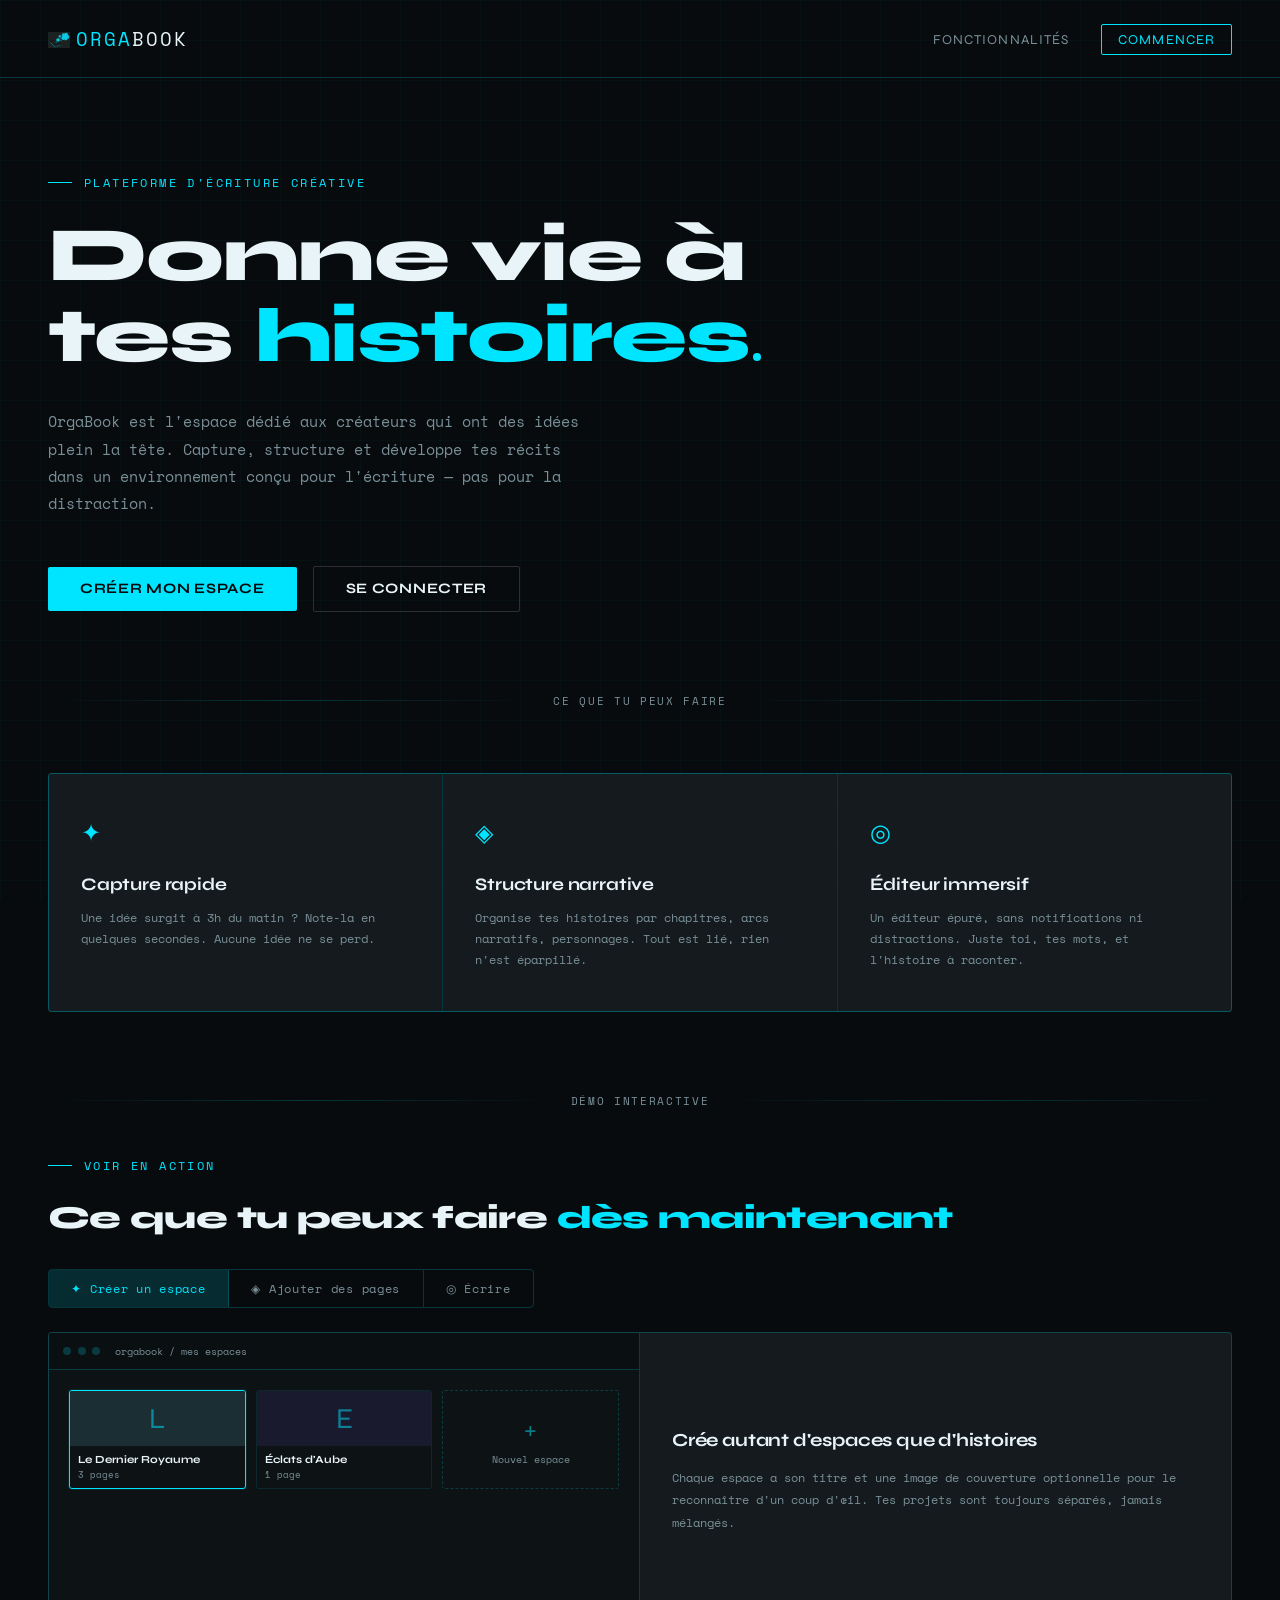
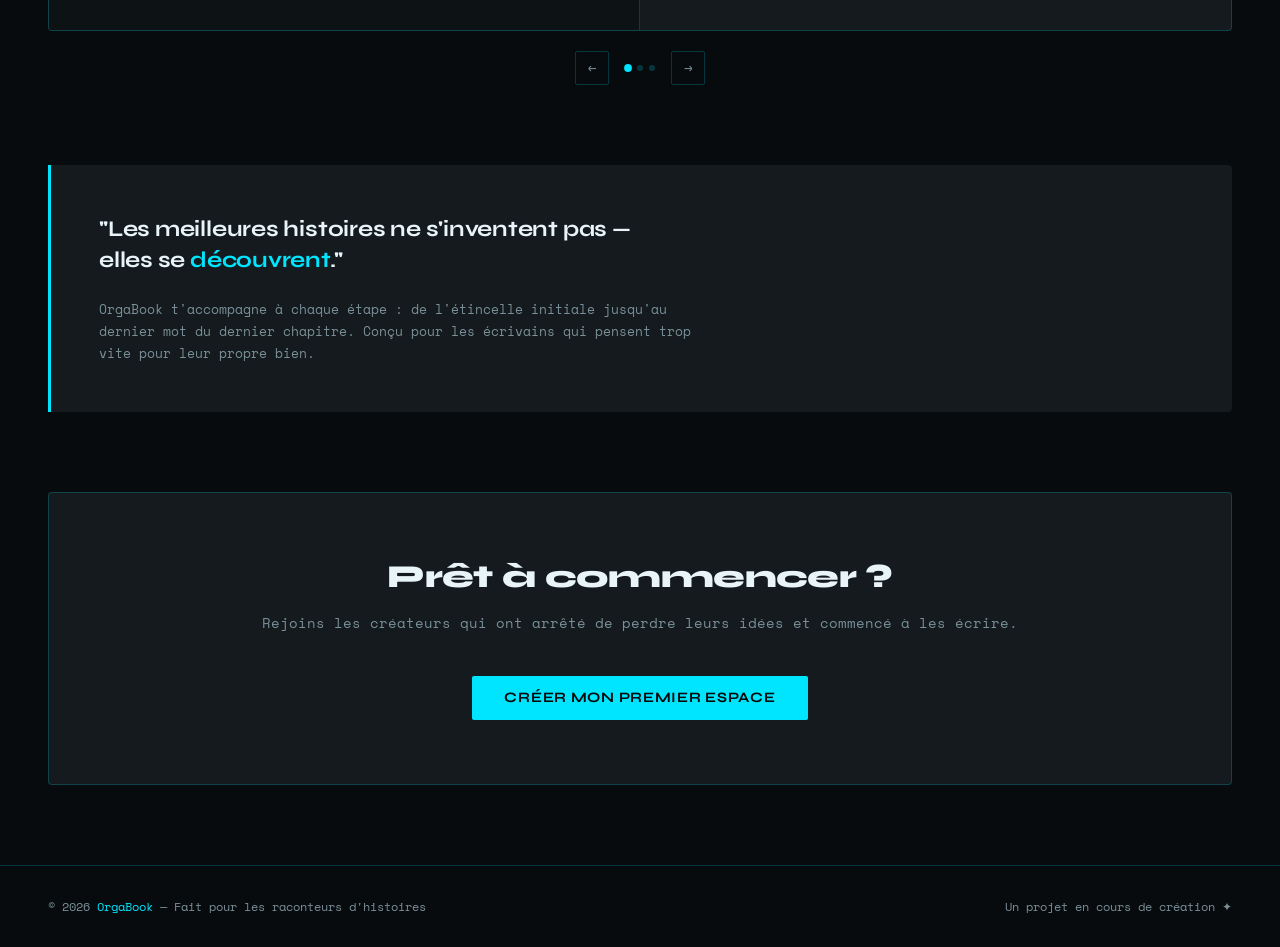
==== index.html @ 6985607a "index" ====
<!DOCTYPE html>
<html lang="fr">
<head>
  <meta charset="UTF-8">
  <meta name="viewport" content="width=device-width, initial-scale=1.0">
  <title>OrgaBook</title>
  <link href="https://fonts.googleapis.com/css2?family=Space+Mono:ital,wght@0,400;0,700;1,400&family=Syne:wght@400;700;800&display=swap" rel="stylesheet">
  <link rel="stylesheet" href="../css/style.css">
  <link rel="icon" type="image/svg+xml" href="../assets/orgabook.png">
</head>
<body>

<nav>
  <div class="logo"><img src="../assets/orgabook2.png" alt="" class="logo-img">Orga<span>Book</span></div>
  <span id="nav-greeting" class="nav-greeting"></span>
  <ul>
    <li><a href="manual.html">Fonctionnalités</a></li>
    <li><a href="login.html" class="nav-cta">Commencer</a></li>
  </ul>
</nav>

<section class="hero">
  <div class="hero-label">Plateforme d'écriture créative</div>
  <h1>Donne vie à<br>tes <em>histoires</em><span class="accent-dot"></span></h1>
  <p class="hero-desc">
    OrgaBook est l'espace dédié aux créateurs qui ont des idées plein la tête.
    Capture, structure et développe tes récits dans un environnement conçu pour l'écriture — pas pour la distraction.
  </p>
  <div class="hero-actions">
    <a href="login.html"><button class="btn-primary">Créer mon espace</button></a>
    <a href="login.html" id="btn-connect"><button class="btn-secondary">Se connecter</button></a>
  </div>
</section>

<div class="divider">
  <span class="divider-text">Ce que tu peux faire</span>
</div>

<div class="features">
  <div class="feature">
    <span class="feature-icon">✦</span>
    <h3>Capture rapide</h3>
    <p>Une idée surgit à 3h du matin ? Note-la en quelques secondes. Aucune idée ne se perd.</p>
  </div>
  <div class="feature">
    <span class="feature-icon">◈</span>
    <h3>Structure narrative</h3>
    <p>Organise tes histoires par chapitres, arcs narratifs, personnages. Tout est lié, rien n'est éparpillé.</p>
  </div>
  <div class="feature">
    <span class="feature-icon">◎</span>
    <h3>Éditeur immersif</h3>
    <p>Un éditeur épuré, sans notifications ni distractions. Juste toi, tes mots, et l'histoire à raconter.</p>
  </div>
</div>

<!-- ===== SECTION DÉMO ===== -->
<div class="divider" style="margin-top:0; margin-bottom:3rem;">
  <span class="divider-text">Démo interactive</span>
</div>

<div class="demo-section">
  <div class="demo-header">
    <div class="hero-label">Voir en action</div>
    <h2 class="demo-title">Ce que tu peux faire <em>dès maintenant</em></h2>
  </div>

  <div class="demo-tabs">
    <button class="demo-tab active" data-slide="0">✦ Créer un espace</button>
    <button class="demo-tab" data-slide="1">◈ Ajouter des pages</button>
    <button class="demo-tab" data-slide="2">◎ Écrire</button>
  </div>

  <div class="demo-slider">

    <div class="demo-slide active" data-index="0">
      <div class="demo-screen">
        <div class="screen-bar">
          <span class="screen-dot"></span><span class="screen-dot"></span><span class="screen-dot"></span>
          <span class="screen-url">orgabook / mes espaces</span>
        </div>
        <div class="screen-body">
          <div class="mock-spaces-grid">
            <div class="mock-card highlight-card">
              <div class="mock-cover" style="background:#1a2e33;">
                <span style="font-size:1.8rem;opacity:0.5;color:var(--cyan);">L</span>
              </div>
              <div class="mock-card-body">
                <div class="mock-title">Le Dernier Royaume</div>
                <div class="mock-meta">3 pages</div>
              </div>
            </div>
            <div class="mock-card">
              <div class="mock-cover" style="background:#1a1a2e;">
                <span style="font-size:1.8rem;opacity:0.5;color:var(--cyan);">E</span>
              </div>
              <div class="mock-card-body">
                <div class="mock-title">Éclats d'Aube</div>
                <div class="mock-meta">1 page</div>
              </div>
            </div>
            <div class="mock-new-card">
              <span style="font-size:1.5rem;color:var(--cyan);opacity:0.5;">+</span>
              <span>Nouvel espace</span>
            </div>
          </div>
        </div>
      </div>
      <div class="demo-desc">
        <h3>Crée autant d'espaces que d'histoires</h3>
        <p>Chaque espace a son titre et une image de couverture optionnelle pour le reconnaître d'un coup d'œil. Tes projets sont toujours séparés, jamais mélangés.</p>
      </div>
    </div>

    <div class="demo-slide" data-index="1">
      <div class="demo-screen">
        <div class="screen-bar">
          <span class="screen-dot"></span><span class="screen-dot"></span><span class="screen-dot"></span>
          <span class="screen-url">orgabook / Le Dernier Royaume</span>
        </div>
        <div class="screen-body screen-editor">
          <div class="mock-sidebar">
            <div class="mock-back">← Espaces</div>
            <div class="mock-space-title">Le Dernier Royaume</div>
            <div class="mock-section-label">Pages</div>
            <div class="mock-page-item active">◈ Introduction</div>
            <div class="mock-page-item">◦ Chapitre I</div>
            <div class="mock-page-item">◦ Fiche — Aëlyn</div>
            <div class="mock-add-page highlight-pulse">+ Ajouter une page</div>
          </div>
          <div class="mock-editor-area">
            <div class="mock-page-title-bar">Introduction</div>
            <div class="mock-page-lines">
              <div class="mock-line" style="width:85%"></div>
              <div class="mock-line" style="width:60%"></div>
              <div class="mock-line" style="width:72%"></div>
            </div>
          </div>
        </div>
      </div>
      <div class="demo-desc">
        <h3>Structure ton histoire en pages</h3>
        <p>Introduction, chapitres, fiches personnages, notes de worldbuilding... Ajoute autant de pages que nécessaire dans chaque espace. La sidebar te permet de naviguer instantanément.</p>
      </div>
    </div>

    <div class="demo-slide" data-index="2">
      <div class="demo-screen">
        <div class="screen-bar">
          <span class="screen-dot"></span><span class="screen-dot"></span><span class="screen-dot"></span>
          <span class="screen-url">orgabook / Le Dernier Royaume / Introduction</span>
        </div>
        <div class="screen-body screen-editor">
          <div class="mock-sidebar">
            <div class="mock-back">← Espaces</div>
            <div class="mock-space-title">Le Dernier Royaume</div>
            <div class="mock-section-label">Pages</div>
            <div class="mock-page-item active">◈ Introduction</div>
            <div class="mock-page-item">◦ Chapitre I</div>
            <div class="mock-page-item">◦ Fiche — Aëlyn</div>
          </div>
          <div class="mock-editor-area writing">
            <div class="mock-page-title-bar">Introduction</div>
            <div class="mock-page-lines">
              <div class="mock-line" style="width:90%"></div>
              <div class="mock-line" style="width:78%"></div>
              <div class="mock-line" style="width:83%"></div>
              <div class="mock-line" style="width:55%"></div>
              <div class="mock-line" style="width:88%"></div>
              <div class="mock-line" style="width:40%"></div>
              <div class="mock-line cursor-line" style="width:30%"></div>
            </div>
            <div class="mock-status">Sauvegardé ✦</div>
          </div>
        </div>
      </div>
      <div class="demo-desc">
        <h3>Écris sans distraction</h3>
        <p>L'éditeur est épuré et centré sur les mots. Chaque modification est sauvegardée automatiquement — pas besoin de penser à sauvegarder. Concentre-toi uniquement sur ton histoire.</p>
      </div>
    </div>

  </div>

  <div class="demo-controls">
    <button class="demo-arrow" id="demo-prev">←</button>
    <div class="demo-dots">
      <span class="demo-dot active"></span>
      <span class="demo-dot"></span>
      <span class="demo-dot"></span>
    </div>
    <button class="demo-arrow" id="demo-next">→</button>
  </div>
</div>

<div class="quote-block">
  <blockquote>
    "Les meilleures histoires ne s'inventent pas —<br>elles se <em>découvrent</em>."
  </blockquote>
  <p class="quote-desc">
    OrgaBook t'accompagne à chaque étape : de l'étincelle initiale jusqu'au dernier mot du dernier chapitre.
    Conçu pour les écrivains qui pensent trop vite pour leur propre bien.
  </p>
</div>

<div class="cta-section">
  <h2>Prêt à commencer ?</h2>
  <p>Rejoins les créateurs qui ont arrêté de perdre leurs idées et commencé à les écrire.</p>
  <a href="login.html"><button class="btn-primary">Créer mon premier espace</button></a>
</div>

<footer>
  <p>© 2026 <span>OrgaBook</span> — Fait pour les raconteurs d'histoires</p>
  <p>Un projet en cours de création ✦</p>
</footer>

<button class="btn-logout" id="btn-logout">Se déconnecter</button>

<script src="../js/auth.js"></script>
<script src="../js/index.js" defer></script>
</body>
</html>
---- css/style.css ----
*, *::before, *::after { box-sizing: border-box; margin: 0; padding: 0; }

:root {
  --cyan: #00e5ff;
  --cyan-dim: #00b8cc;
  --cyan-glow: rgba(0, 229, 255, 0.15);
  --black: #080b0d;
  --dark: #0d1214;
  --dark2: #111618;
  --card-bg: #141a1d;
  --border: rgba(0, 229, 255, 0.2);
  --text-muted: #7a9099;
  --white: #e8f4f7;
}

body {
  background: var(--black);
  color: var(--white);
  font-family: 'Syne', sans-serif;
  min-height: 100vh;
  overflow-x: hidden;
}

/* GRID OVERLAY */
body::before {
  content: '';
  position: fixed;
  inset: 0;
  background-image:
    linear-gradient(rgba(0,229,255,0.03) 1px, transparent 1px),
    linear-gradient(90deg, rgba(0,229,255,0.03) 1px, transparent 1px);
  background-size: 40px 40px;
  pointer-events: none;
  z-index: 0;
}

/* NAV */
nav {
  position: relative;
  z-index: 10;
  display: flex;
  justify-content: space-between;
  align-items: center;
  padding: 1.5rem 3rem;
  border-bottom: 1px solid var(--border);
}

.logo {
  font-family: 'Space Mono', monospace;
  font-size: 1.2rem;
  color: var(--cyan);
  letter-spacing: 0.1em;
  text-transform: uppercase;
}

.logo span { color: var(--white); }

nav ul {
  display: flex;
  gap: 2rem;
  list-style: none;
}

nav ul a {
  color: var(--text-muted);
  text-decoration: none;
  font-size: 0.85rem;
  letter-spacing: 0.08em;
  text-transform: uppercase;
  transition: color 0.2s;
}

nav ul a:hover { color: var(--cyan); }

.nav-cta {
  background: transparent;
  border: 1px solid var(--cyan);
  color: var(--cyan) !important;
  padding: 0.4rem 1rem;
  border-radius: 2px;
  transition: background 0.2s !important;
  cursor: pointer;
}

.nav-cta:hover { background: var(--cyan-glow) !important; }

/* HERO */
.hero {
  position: relative;
  z-index: 1;
  padding: 6rem 3rem 5rem;
  max-width: 900px;
}

.hero-label {
  font-family: 'Space Mono', monospace;
  font-size: 0.75rem;
  color: var(--cyan);
  letter-spacing: 0.2em;
  text-transform: uppercase;
  margin-bottom: 1.5rem;
  display: flex;
  align-items: center;
  gap: 0.75rem;
}

.hero-label::before {
  content: '';
  display: inline-block;
  width: 24px;
  height: 1px;
  background: var(--cyan);
}

h1 {
  font-size: clamp(2.5rem, 6vw, 5rem);
  font-weight: 800;
  line-height: 1.05;
  margin-bottom: 2rem;
  letter-spacing: -0.02em;
}

h1 em {
  font-style: normal;
  color: var(--cyan);
  position: relative;
}

.hero-desc {
  font-family: 'Space Mono', monospace;
  font-size: 0.95rem;
  color: var(--text-muted);
  line-height: 1.8;
  max-width: 540px;
  margin-bottom: 3rem;
}

.hero-actions {
  display: flex;
  gap: 1rem;
  align-items: center;
}

.btn-primary {
  background: var(--cyan);
  color: var(--black);
  border: none;
  padding: 0.85rem 2rem;
  font-family: 'Syne', sans-serif;
  font-size: 0.9rem;
  font-weight: 700;
  letter-spacing: 0.05em;
  text-transform: uppercase;
  border-radius: 2px;
  cursor: pointer;
  transition: opacity 0.2s, transform 0.1s;
}

.btn-primary:hover { opacity: 0.9; transform: translateY(-1px); }

.btn-secondary {
  background: transparent;
  color: var(--white);
  border: 1px solid rgba(255,255,255,0.15);
  padding: 0.85rem 2rem;
  font-family: 'Syne', sans-serif;
  font-size: 0.9rem;
  font-weight: 700;
  letter-spacing: 0.05em;
  text-transform: uppercase;
  border-radius: 2px;
  cursor: pointer;
  transition: border-color 0.2s, color 0.2s;
}

.btn-secondary:hover { border-color: var(--cyan); color: var(--cyan); }

/* DIVIDER */
.divider {
  position: relative;
  z-index: 1;
  display: flex;
  align-items: center;
  gap: 1rem;
  padding: 0 3rem;
  margin-bottom: 4rem;
}

.divider::before, .divider::after {
  content: '';
  flex: 1;
  height: 1px;
  background: linear-gradient(90deg, transparent, var(--border), transparent);
}

.divider-text {
  font-family: 'Space Mono', monospace;
  font-size: 0.7rem;
  color: var(--text-muted);
  letter-spacing: 0.15em;
  text-transform: uppercase;
}

/* FEATURES */
.features {
  position: relative;
  z-index: 1;
  display: grid;
  grid-template-columns: repeat(3, 1fr);
  gap: 1px;
  background: var(--border);
  border: 1px solid var(--border);
  margin: 0 3rem 5rem;
  border-radius: 4px;
  overflow: hidden;
}

.feature {
  background: var(--card-bg);
  padding: 2.5rem 2rem;
  transition: background 0.2s;
}

.feature:hover { background: var(--dark2); }

.feature-icon {
  font-family: 'Space Mono', monospace;
  font-size: 1.5rem;
  color: var(--cyan);
  margin-bottom: 1.5rem;
  display: block;
}

.feature h3 {
  font-size: 1.1rem;
  font-weight: 700;
  margin-bottom: 0.75rem;
  letter-spacing: -0.01em;
}

.feature p {
  font-family: 'Space Mono', monospace;
  font-size: 0.78rem;
  color: var(--text-muted);
  line-height: 1.7;
}

/* ===== DEMO SECTION ===== */
.demo-section {
  position: relative;
  z-index: 1;
  margin: 0 3rem 5rem;
}

.demo-header {
  margin-bottom: 2rem;
}

.demo-title {
  font-size: clamp(1.4rem, 3vw, 2rem);
  font-weight: 800;
  letter-spacing: -0.02em;
  margin-top: 0.5rem;
}

.demo-title em {
  font-style: normal;
  color: var(--cyan);
}

/* TABS */
.demo-tabs {
  display: flex;
  gap: 0;
  border: 1px solid var(--border);
  border-radius: 4px;
  overflow: hidden;
  margin-bottom: 1.5rem;
  width: fit-content;
}

.demo-tab {
  background: transparent;
  border: none;
  border-right: 1px solid var(--border);
  color: var(--text-muted);
  font-family: 'Space Mono', monospace;
  font-size: 0.75rem;
  letter-spacing: 0.06em;
  padding: 0.65rem 1.4rem;
  cursor: pointer;
  transition: background 0.2s, color 0.2s;
}

.demo-tab:last-child { border-right: none; }
.demo-tab:hover { background: var(--card-bg); color: var(--white); }
.demo-tab.active { background: var(--cyan-glow); color: var(--cyan); }

/* SLIDER */
.demo-slider {
  position: relative;
  overflow: hidden;
  border: 1px solid var(--border);
  border-radius: 4px;
  background: var(--card-bg);
}

.demo-slide {
  display: none;
  grid-template-columns: 1fr 1fr;
  gap: 0;
  animation: fadeSlide 0.35s ease;
}

.demo-slide.active { display: grid; }

@keyframes fadeSlide {
  from { opacity: 0; transform: translateX(16px); }
  to { opacity: 1; transform: translateX(0); }
}

/* MOCK SCREEN */
.demo-screen {
  border-right: 1px solid var(--border);
  background: var(--dark);
  overflow: hidden;
}

.screen-bar {
  display: flex;
  align-items: center;
  gap: 0.4rem;
  padding: 0.6rem 0.9rem;
  background: #0a0f11;
  border-bottom: 1px solid var(--border);
}

.screen-dot {
  width: 8px;
  height: 8px;
  border-radius: 50%;
  background: var(--border);
  display: inline-block;
}

.screen-url {
  font-family: 'Space Mono', monospace;
  font-size: 0.65rem;
  color: var(--text-muted);
  margin-left: 0.5rem;
}

.screen-body {
  padding: 1.25rem;
  min-height: 260px;
}

/* MOCK SPACES GRID */
.mock-spaces-grid {
  display: grid;
  grid-template-columns: repeat(3, 1fr);
  gap: 0.6rem;
}

.mock-card {
  background: #0d1214;
  border: 1px solid rgba(0,229,255,0.1);
  border-radius: 3px;
  overflow: hidden;
  font-size: 0.7rem;
}

.highlight-card {
  border-color: var(--cyan);
  box-shadow: 0 0 0 1px rgba(0,229,255,0.1);
}

.mock-cover {
  height: 55px;
  display: flex;
  align-items: center;
  justify-content: center;
}

.mock-card-body { padding: 0.45rem 0.5rem; }

.mock-title {
  font-family: 'Syne', sans-serif;
  font-size: 0.68rem;
  font-weight: 700;
  color: var(--white);
  white-space: nowrap;
  overflow: hidden;
  text-overflow: ellipsis;
}

.mock-meta {
  font-family: 'Space Mono', monospace;
  font-size: 0.58rem;
  color: var(--text-muted);
  margin-top: 2px;
}

.mock-new-card {
  border: 1px dashed rgba(0,229,255,0.2);
  border-radius: 3px;
  display: flex;
  flex-direction: column;
  align-items: center;
  justify-content: center;
  gap: 4px;
  height: 100%;
  min-height: 90px;
  font-family: 'Space Mono', monospace;
  font-size: 0.6rem;
  color: var(--text-muted);
}

/* MOCK EDITOR */
.screen-editor { padding: 0; display: flex; }

.mock-sidebar {
  width: 110px;
  min-width: 110px;
  border-right: 1px solid rgba(0,229,255,0.1);
  padding: 0.75rem 0.6rem;
  background: #0a0f11;
  display: flex;
  flex-direction: column;
  gap: 3px;
}

.mock-back {
  font-family: 'Space Mono', monospace;
  font-size: 0.55rem;
  color: var(--text-muted);
  margin-bottom: 6px;
}

.mock-space-title {
  font-family: 'Syne', sans-serif;
  font-size: 0.65rem;
  font-weight: 700;
  color: var(--white);
  margin-bottom: 8px;
  white-space: nowrap;
  overflow: hidden;
  text-overflow: ellipsis;
}

.mock-section-label {
  font-family: 'Space Mono', monospace;
  font-size: 0.5rem;
  color: var(--text-muted);
  letter-spacing: 0.1em;
  text-transform: uppercase;
  margin-bottom: 4px;
}

.mock-page-item {
  font-family: 'Space Mono', monospace;
  font-size: 0.58rem;
  color: var(--text-muted);
  padding: 3px 5px;
  border-radius: 2px;
  white-space: nowrap;
  overflow: hidden;
  text-overflow: ellipsis;
}

.mock-page-item.active {
  background: var(--cyan-glow);
  color: var(--cyan);
  border-left: 2px solid var(--cyan);
  padding-left: 3px;
}

.mock-add-page {
  font-family: 'Space Mono', monospace;
  font-size: 0.55rem;
  color: var(--text-muted);
  border: 1px dashed rgba(0,229,255,0.15);
  border-radius: 2px;
  padding: 4px 5px;
  margin-top: 4px;
  text-align: center;
}

.highlight-pulse {
  animation: pulse 2s ease infinite;
  border-color: var(--cyan);
  color: var(--cyan);
}

@keyframes pulse {
  0%, 100% { opacity: 1; }
  50% { opacity: 0.4; }
}

.mock-editor-area {
  flex: 1;
  padding: 0.75rem 1rem;
  display: flex;
  flex-direction: column;
  gap: 8px;
}

.mock-page-title-bar {
  font-family: 'Syne', sans-serif;
  font-size: 0.85rem;
  font-weight: 700;
  color: var(--white);
  border-bottom: 1px solid rgba(255,255,255,0.06);
  padding-bottom: 6px;
}

.mock-page-lines {
  display: flex;
  flex-direction: column;
  gap: 6px;
  padding-top: 4px;
}

.mock-line {
  height: 7px;
  background: rgba(255,255,255,0.07);
  border-radius: 3px;
}

.writing .mock-line { background: rgba(255,255,255,0.1); }

.cursor-line {
  position: relative;
}

.cursor-line::after {
  content: '';
  position: absolute;
  right: -2px;
  top: 0;
  width: 2px;
  height: 100%;
  background: var(--cyan);
  animation: blink 1s steps(1) infinite;
}

.mock-status {
  font-family: 'Space Mono', monospace;
  font-size: 0.55rem;
  color: var(--text-muted);
  margin-top: auto;
}

/* DEMO DESC */
.demo-desc {
  padding: 2.5rem 2rem;
  display: flex;
  flex-direction: column;
  justify-content: center;
  gap: 1rem;
}

.demo-desc h3 {
  font-size: 1.15rem;
  font-weight: 700;
  letter-spacing: -0.01em;
}

.demo-desc p {
  font-family: 'Space Mono', monospace;
  font-size: 0.78rem;
  color: var(--text-muted);
  line-height: 1.8;
}

/* CONTROLS */
.demo-controls {
  display: flex;
  align-items: center;
  justify-content: center;
  gap: 1rem;
  margin-top: 1.25rem;
}

.demo-arrow {
  background: transparent;
  border: 1px solid var(--border);
  color: var(--text-muted);
  font-family: 'Space Mono', monospace;
  font-size: 0.85rem;
  width: 34px;
  height: 34px;
  border-radius: 2px;
  cursor: pointer;
  transition: border-color 0.2s, color 0.2s;
}

.demo-arrow:hover { border-color: var(--cyan); color: var(--cyan); }

.demo-dots { display: flex; gap: 6px; align-items: center; }

.demo-dot {
  width: 6px;
  height: 6px;
  border-radius: 50%;
  background: var(--border);
  transition: background 0.2s, transform 0.2s;
}

.demo-dot.active { background: var(--cyan); transform: scale(1.3); }

/* QUOTE BLOCK */
.quote-block {
  position: relative;
  z-index: 1;
  margin: 0 3rem 5rem;
  padding: 3rem;
  border-left: 3px solid var(--cyan);
  background: var(--card-bg);
  border-radius: 0 4px 4px 0;
}

.quote-block blockquote {
  font-size: 1.4rem;
  font-weight: 700;
  line-height: 1.4;
  margin-bottom: 1.5rem;
  letter-spacing: -0.01em;
}

.quote-block blockquote em {
  font-style: normal;
  color: var(--cyan);
}

.quote-desc {
  font-family: 'Space Mono', monospace;
  font-size: 0.8rem;
  color: var(--text-muted);
  line-height: 1.7;
  max-width: 600px;
}

/* CTA SECTION */
.cta-section {
  position: relative;
  z-index: 1;
  margin: 0 3rem 5rem;
  padding: 4rem;
  background: var(--card-bg);
  border: 1px solid var(--border);
  border-radius: 4px;
  text-align: center;
}

.cta-section h2 {
  font-size: 2rem;
  font-weight: 800;
  margin-bottom: 1rem;
  letter-spacing: -0.02em;
}

.cta-section p {
  font-family: 'Space Mono', monospace;
  font-size: 0.85rem;
  color: var(--text-muted);
  margin-bottom: 2.5rem;
  line-height: 1.7;
}

/* FOOTER */
footer {
  position: relative;
  z-index: 1;
  border-top: 1px solid var(--border);
  padding: 2rem 3rem;
  display: flex;
  justify-content: space-between;
  align-items: center;
}

footer p {
  font-family: 'Space Mono', monospace;
  font-size: 0.75rem;
  color: var(--text-muted);
}

footer p span { color: var(--cyan); }

/* ANIMATIONS */
@keyframes fadeUp {
  from { opacity: 0; transform: translateY(20px); }
  to { opacity: 1; transform: translateY(0); }
}

.hero, .features, .quote-block, .cta-section {
  animation: fadeUp 0.6s ease both;
}

.features { animation-delay: 0.15s; }
.quote-block { animation-delay: 0.25s; }
.cta-section { animation-delay: 0.35s; }

/* CURSOR ACCENT */
.accent-dot {
  display: inline-block;
  width: 8px;
  height: 8px;
  background: var(--cyan);
  border-radius: 50%;
  margin-left: 4px;
  animation: blink 1.2s steps(1) infinite;
}

@keyframes blink {
  0%, 100% { opacity: 1; }
  50% { opacity: 0; }
}

/* ===== AUTH ===== */
.nav-greeting {
  font-family: 'Space Mono', monospace;
  font-size: 0.72rem;
  color: var(--cyan);
  letter-spacing: 0.06em;
  opacity: 0.85;
}

.btn-logout {
  display: block;
  margin: 0 auto 2rem;
  background: transparent;
  border: 1px solid rgba(255, 77, 109, 0.3);
  color: #ff4d6d;
  font-family: 'Space Mono', monospace;
  font-size: 0.7rem;
  letter-spacing: 0.08em;
  padding: 0.45rem 1.2rem;
  border-radius: 2px;
  cursor: pointer;
  transition: background 0.2s;
}

.btn-logout:hover { background: rgba(255, 77, 109, 0.08); }

.logo-img {
  width: 22px;
  height: 22px;
  object-fit: contain;
  margin-right: 0.4rem;
  vertical-align: middle;
  position: relative;
  top: -1px;
}
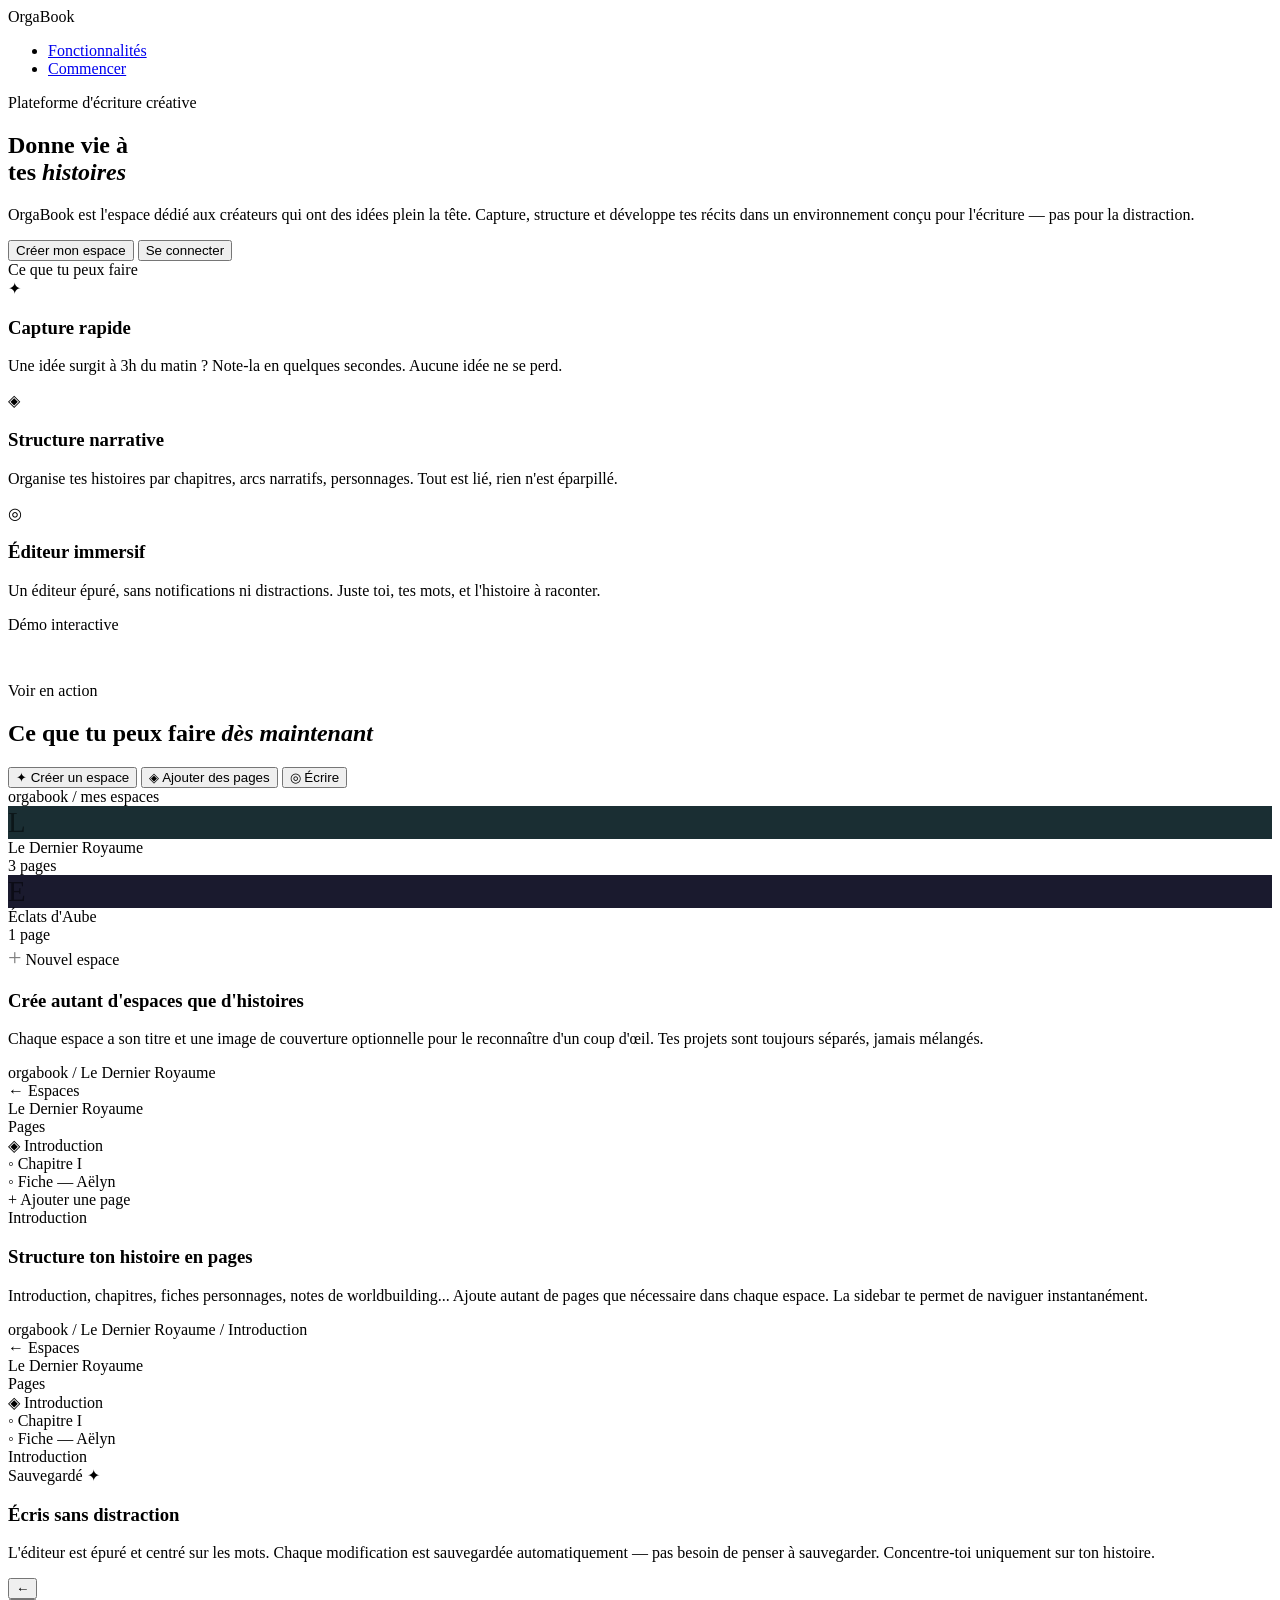
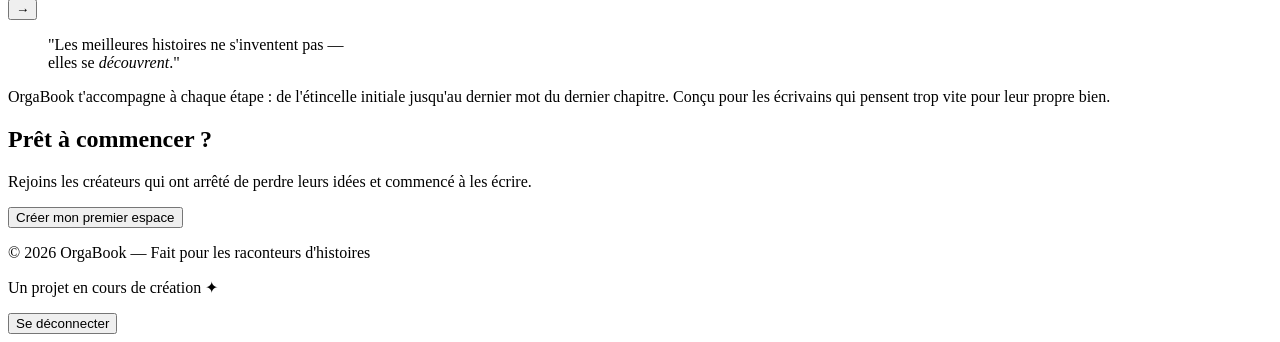
==== commit aea9f533: "redirection html" ====
--- a/index.html
+++ b/index.html
@@ -1,222 +1,222 @@
-<!DOCTYPE html>
-<html lang="fr">
-<head>
-  <meta charset="UTF-8">
-  <meta name="viewport" content="width=device-width, initial-scale=1.0">
-  <title>OrgaBook</title>
-  <link href="https://fonts.googleapis.com/css2?family=Space+Mono:ital,wght@0,400;0,700;1,400&family=Syne:wght@400;700;800&display=swap" rel="stylesheet">
-  <link rel="stylesheet" href="../css/style.css">
-  <link rel="icon" type="image/svg+xml" href="../assets/orgabook.png">
-</head>
-<body>
-
-<nav>
-  <div class="logo"><img src="../assets/orgabook2.png" alt="" class="logo-img">Orga<span>Book</span></div>
-  <span id="nav-greeting" class="nav-greeting"></span>
-  <ul>
-    <li><a href="manual.html">Fonctionnalités</a></li>
-    <li><a href="login.html" class="nav-cta">Commencer</a></li>
-  </ul>
-</nav>
-
-<section class="hero">
-  <div class="hero-label">Plateforme d'écriture créative</div>
-  <h1>Donne vie à<br>tes <em>histoires</em><span class="accent-dot"></span></h1>
-  <p class="hero-desc">
-    OrgaBook est l'espace dédié aux créateurs qui ont des idées plein la tête.
-    Capture, structure et développe tes récits dans un environnement conçu pour l'écriture — pas pour la distraction.
-  </p>
-  <div class="hero-actions">
-    <a href="login.html"><button class="btn-primary">Créer mon espace</button></a>
-    <a href="login.html" id="btn-connect"><button class="btn-secondary">Se connecter</button></a>
-  </div>
-</section>
-
-<div class="divider">
-  <span class="divider-text">Ce que tu peux faire</span>
-</div>
-
-<div class="features">
-  <div class="feature">
-    <span class="feature-icon">✦</span>
-    <h3>Capture rapide</h3>
-    <p>Une idée surgit à 3h du matin ? Note-la en quelques secondes. Aucune idée ne se perd.</p>
-  </div>
-  <div class="feature">
-    <span class="feature-icon">◈</span>
-    <h3>Structure narrative</h3>
-    <p>Organise tes histoires par chapitres, arcs narratifs, personnages. Tout est lié, rien n'est éparpillé.</p>
-  </div>
-  <div class="feature">
-    <span class="feature-icon">◎</span>
-    <h3>Éditeur immersif</h3>
-    <p>Un éditeur épuré, sans notifications ni distractions. Juste toi, tes mots, et l'histoire à raconter.</p>
-  </div>
-</div>
-
-<!-- ===== SECTION DÉMO ===== -->
-<div class="divider" style="margin-top:0; margin-bottom:3rem;">
-  <span class="divider-text">Démo interactive</span>
-</div>
-
-<div class="demo-section">
-  <div class="demo-header">
-    <div class="hero-label">Voir en action</div>
-    <h2 class="demo-title">Ce que tu peux faire <em>dès maintenant</em></h2>
-  </div>
-
-  <div class="demo-tabs">
-    <button class="demo-tab active" data-slide="0">✦ Créer un espace</button>
-    <button class="demo-tab" data-slide="1">◈ Ajouter des pages</button>
-    <button class="demo-tab" data-slide="2">◎ Écrire</button>
-  </div>
-
-  <div class="demo-slider">
-
-    <div class="demo-slide active" data-index="0">
-      <div class="demo-screen">
-        <div class="screen-bar">
-          <span class="screen-dot"></span><span class="screen-dot"></span><span class="screen-dot"></span>
-          <span class="screen-url">orgabook / mes espaces</span>
-        </div>
-        <div class="screen-body">
-          <div class="mock-spaces-grid">
-            <div class="mock-card highlight-card">
-              <div class="mock-cover" style="background:#1a2e33;">
-                <span style="font-size:1.8rem;opacity:0.5;color:var(--cyan);">L</span>
-              </div>
-              <div class="mock-card-body">
-                <div class="mock-title">Le Dernier Royaume</div>
-                <div class="mock-meta">3 pages</div>
-              </div>
-            </div>
-            <div class="mock-card">
-              <div class="mock-cover" style="background:#1a1a2e;">
-                <span style="font-size:1.8rem;opacity:0.5;color:var(--cyan);">E</span>
-              </div>
-              <div class="mock-card-body">
-                <div class="mock-title">Éclats d'Aube</div>
-                <div class="mock-meta">1 page</div>
-              </div>
-            </div>
-            <div class="mock-new-card">
-              <span style="font-size:1.5rem;color:var(--cyan);opacity:0.5;">+</span>
-              <span>Nouvel espace</span>
-            </div>
-          </div>
-        </div>
-      </div>
-      <div class="demo-desc">
-        <h3>Crée autant d'espaces que d'histoires</h3>
-        <p>Chaque espace a son titre et une image de couverture optionnelle pour le reconnaître d'un coup d'œil. Tes projets sont toujours séparés, jamais mélangés.</p>
-      </div>
-    </div>
-
-    <div class="demo-slide" data-index="1">
-      <div class="demo-screen">
-        <div class="screen-bar">
-          <span class="screen-dot"></span><span class="screen-dot"></span><span class="screen-dot"></span>
-          <span class="screen-url">orgabook / Le Dernier Royaume</span>
-        </div>
-        <div class="screen-body screen-editor">
-          <div class="mock-sidebar">
-            <div class="mock-back">← Espaces</div>
-            <div class="mock-space-title">Le Dernier Royaume</div>
-            <div class="mock-section-label">Pages</div>
-            <div class="mock-page-item active">◈ Introduction</div>
-            <div class="mock-page-item">◦ Chapitre I</div>
-            <div class="mock-page-item">◦ Fiche — Aëlyn</div>
-            <div class="mock-add-page highlight-pulse">+ Ajouter une page</div>
-          </div>
-          <div class="mock-editor-area">
-            <div class="mock-page-title-bar">Introduction</div>
-            <div class="mock-page-lines">
-              <div class="mock-line" style="width:85%"></div>
-              <div class="mock-line" style="width:60%"></div>
-              <div class="mock-line" style="width:72%"></div>
-            </div>
-          </div>
-        </div>
-      </div>
-      <div class="demo-desc">
-        <h3>Structure ton histoire en pages</h3>
-        <p>Introduction, chapitres, fiches personnages, notes de worldbuilding... Ajoute autant de pages que nécessaire dans chaque espace. La sidebar te permet de naviguer instantanément.</p>
-      </div>
-    </div>
-
-    <div class="demo-slide" data-index="2">
-      <div class="demo-screen">
-        <div class="screen-bar">
-          <span class="screen-dot"></span><span class="screen-dot"></span><span class="screen-dot"></span>
-          <span class="screen-url">orgabook / Le Dernier Royaume / Introduction</span>
-        </div>
-        <div class="screen-body screen-editor">
-          <div class="mock-sidebar">
-            <div class="mock-back">← Espaces</div>
-            <div class="mock-space-title">Le Dernier Royaume</div>
-            <div class="mock-section-label">Pages</div>
-            <div class="mock-page-item active">◈ Introduction</div>
-            <div class="mock-page-item">◦ Chapitre I</div>
-            <div class="mock-page-item">◦ Fiche — Aëlyn</div>
-          </div>
-          <div class="mock-editor-area writing">
-            <div class="mock-page-title-bar">Introduction</div>
-            <div class="mock-page-lines">
-              <div class="mock-line" style="width:90%"></div>
-              <div class="mock-line" style="width:78%"></div>
-              <div class="mock-line" style="width:83%"></div>
-              <div class="mock-line" style="width:55%"></div>
-              <div class="mock-line" style="width:88%"></div>
-              <div class="mock-line" style="width:40%"></div>
-              <div class="mock-line cursor-line" style="width:30%"></div>
-            </div>
-            <div class="mock-status">Sauvegardé ✦</div>
-          </div>
-        </div>
-      </div>
-      <div class="demo-desc">
-        <h3>Écris sans distraction</h3>
-        <p>L'éditeur est épuré et centré sur les mots. Chaque modification est sauvegardée automatiquement — pas besoin de penser à sauvegarder. Concentre-toi uniquement sur ton histoire.</p>
-      </div>
-    </div>
-
-  </div>
-
-  <div class="demo-controls">
-    <button class="demo-arrow" id="demo-prev">←</button>
-    <div class="demo-dots">
-      <span class="demo-dot active"></span>
-      <span class="demo-dot"></span>
-      <span class="demo-dot"></span>
-    </div>
-    <button class="demo-arrow" id="demo-next">→</button>
-  </div>
-</div>
-
-<div class="quote-block">
-  <blockquote>
-    "Les meilleures histoires ne s'inventent pas —<br>elles se <em>découvrent</em>."
-  </blockquote>
-  <p class="quote-desc">
-    OrgaBook t'accompagne à chaque étape : de l'étincelle initiale jusqu'au dernier mot du dernier chapitre.
-    Conçu pour les écrivains qui pensent trop vite pour leur propre bien.
-  </p>
-</div>
-
-<div class="cta-section">
-  <h2>Prêt à commencer ?</h2>
-  <p>Rejoins les créateurs qui ont arrêté de perdre leurs idées et commencé à les écrire.</p>
-  <a href="login.html"><button class="btn-primary">Créer mon premier espace</button></a>
-</div>
-
-<footer>
-  <p>© 2026 <span>OrgaBook</span> — Fait pour les raconteurs d'histoires</p>
-  <p>Un projet en cours de création ✦</p>
-</footer>
-
-<button class="btn-logout" id="btn-logout">Se déconnecter</button>
-
-<script src="../js/auth.js"></script>
-<script src="../js/index.js" defer></script>
-</body>
+<!DOCTYPE html>
+<html lang="fr">
+<head>
+  <meta charset="UTF-8">
+  <meta name="viewport" content="width=device-width, initial-scale=1.0">
+  <title>OrgaBook</title>
+  <link href="https://fonts.googleapis.com/css2?family=Space+Mono:ital,wght@0,400;0,700;1,400&family=Syne:wght@400;700;800&display=swap" rel="stylesheet">
+  <link rel="stylesheet" href="/Orgabooks/css/style.css">
+  <link rel="icon" type="image/svg+xml" href="/Orgabooks/assets/favicon.svg">
+</head>
+<body>
+
+<nav>
+  <div class="logo"><img src="/Orgabooks/assets/orgabook.png" alt="" class="logo-img">Orga<span>Book</span></div>
+  <span id="nav-greeting" class="nav-greeting"></span>
+  <ul>
+    <li><a href="manual.html">Fonctionnalités</a></li>
+    <li><a href="login.html" class="nav-cta">Commencer</a></li>
+  </ul>
+</nav>
+
+<section class="hero">
+  <div class="hero-label">Plateforme d'écriture créative</div>
+  <h1>Donne vie à<br>tes <em>histoires</em><span class="accent-dot"></span></h1>
+  <p class="hero-desc">
+    OrgaBook est l'espace dédié aux créateurs qui ont des idées plein la tête.
+    Capture, structure et développe tes récits dans un environnement conçu pour l'écriture — pas pour la distraction.
+  </p>
+  <div class="hero-actions">
+    <a href="login.html"><button class="btn-primary">Créer mon espace</button></a>
+    <a href="login.html" id="btn-connect"><button class="btn-secondary">Se connecter</button></a>
+  </div>
+</section>
+
+<div class="divider">
+  <span class="divider-text">Ce que tu peux faire</span>
+</div>
+
+<div class="features">
+  <div class="feature">
+    <span class="feature-icon">✦</span>
+    <h3>Capture rapide</h3>
+    <p>Une idée surgit à 3h du matin ? Note-la en quelques secondes. Aucune idée ne se perd.</p>
+  </div>
+  <div class="feature">
+    <span class="feature-icon">◈</span>
+    <h3>Structure narrative</h3>
+    <p>Organise tes histoires par chapitres, arcs narratifs, personnages. Tout est lié, rien n'est éparpillé.</p>
+  </div>
+  <div class="feature">
+    <span class="feature-icon">◎</span>
+    <h3>Éditeur immersif</h3>
+    <p>Un éditeur épuré, sans notifications ni distractions. Juste toi, tes mots, et l'histoire à raconter.</p>
+  </div>
+</div>
+
+<!-- ===== SECTION DÉMO ===== -->
+<div class="divider" style="margin-top:0; margin-bottom:3rem;">
+  <span class="divider-text">Démo interactive</span>
+</div>
+
+<div class="demo-section">
+  <div class="demo-header">
+    <div class="hero-label">Voir en action</div>
+    <h2 class="demo-title">Ce que tu peux faire <em>dès maintenant</em></h2>
+  </div>
+
+  <div class="demo-tabs">
+    <button class="demo-tab active" data-slide="0">✦ Créer un espace</button>
+    <button class="demo-tab" data-slide="1">◈ Ajouter des pages</button>
+    <button class="demo-tab" data-slide="2">◎ Écrire</button>
+  </div>
+
+  <div class="demo-slider">
+
+    <div class="demo-slide active" data-index="0">
+      <div class="demo-screen">
+        <div class="screen-bar">
+          <span class="screen-dot"></span><span class="screen-dot"></span><span class="screen-dot"></span>
+          <span class="screen-url">orgabook / mes espaces</span>
+        </div>
+        <div class="screen-body">
+          <div class="mock-spaces-grid">
+            <div class="mock-card highlight-card">
+              <div class="mock-cover" style="background:#1a2e33;">
+                <span style="font-size:1.8rem;opacity:0.5;color:var(--cyan);">L</span>
+              </div>
+              <div class="mock-card-body">
+                <div class="mock-title">Le Dernier Royaume</div>
+                <div class="mock-meta">3 pages</div>
+              </div>
+            </div>
+            <div class="mock-card">
+              <div class="mock-cover" style="background:#1a1a2e;">
+                <span style="font-size:1.8rem;opacity:0.5;color:var(--cyan);">E</span>
+              </div>
+              <div class="mock-card-body">
+                <div class="mock-title">Éclats d'Aube</div>
+                <div class="mock-meta">1 page</div>
+              </div>
+            </div>
+            <div class="mock-new-card">
+              <span style="font-size:1.5rem;color:var(--cyan);opacity:0.5;">+</span>
+              <span>Nouvel espace</span>
+            </div>
+          </div>
+        </div>
+      </div>
+      <div class="demo-desc">
+        <h3>Crée autant d'espaces que d'histoires</h3>
+        <p>Chaque espace a son titre et une image de couverture optionnelle pour le reconnaître d'un coup d'œil. Tes projets sont toujours séparés, jamais mélangés.</p>
+      </div>
+    </div>
+
+    <div class="demo-slide" data-index="1">
+      <div class="demo-screen">
+        <div class="screen-bar">
+          <span class="screen-dot"></span><span class="screen-dot"></span><span class="screen-dot"></span>
+          <span class="screen-url">orgabook / Le Dernier Royaume</span>
+        </div>
+        <div class="screen-body screen-editor">
+          <div class="mock-sidebar">
+            <div class="mock-back">← Espaces</div>
+            <div class="mock-space-title">Le Dernier Royaume</div>
+            <div class="mock-section-label">Pages</div>
+            <div class="mock-page-item active">◈ Introduction</div>
+            <div class="mock-page-item">◦ Chapitre I</div>
+            <div class="mock-page-item">◦ Fiche — Aëlyn</div>
+            <div class="mock-add-page highlight-pulse">+ Ajouter une page</div>
+          </div>
+          <div class="mock-editor-area">
+            <div class="mock-page-title-bar">Introduction</div>
+            <div class="mock-page-lines">
+              <div class="mock-line" style="width:85%"></div>
+              <div class="mock-line" style="width:60%"></div>
+              <div class="mock-line" style="width:72%"></div>
+            </div>
+          </div>
+        </div>
+      </div>
+      <div class="demo-desc">
+        <h3>Structure ton histoire en pages</h3>
+        <p>Introduction, chapitres, fiches personnages, notes de worldbuilding... Ajoute autant de pages que nécessaire dans chaque espace. La sidebar te permet de naviguer instantanément.</p>
+      </div>
+    </div>
+
+    <div class="demo-slide" data-index="2">
+      <div class="demo-screen">
+        <div class="screen-bar">
+          <span class="screen-dot"></span><span class="screen-dot"></span><span class="screen-dot"></span>
+          <span class="screen-url">orgabook / Le Dernier Royaume / Introduction</span>
+        </div>
+        <div class="screen-body screen-editor">
+          <div class="mock-sidebar">
+            <div class="mock-back">← Espaces</div>
+            <div class="mock-space-title">Le Dernier Royaume</div>
+            <div class="mock-section-label">Pages</div>
+            <div class="mock-page-item active">◈ Introduction</div>
+            <div class="mock-page-item">◦ Chapitre I</div>
+            <div class="mock-page-item">◦ Fiche — Aëlyn</div>
+          </div>
+          <div class="mock-editor-area writing">
+            <div class="mock-page-title-bar">Introduction</div>
+            <div class="mock-page-lines">
+              <div class="mock-line" style="width:90%"></div>
+              <div class="mock-line" style="width:78%"></div>
+              <div class="mock-line" style="width:83%"></div>
+              <div class="mock-line" style="width:55%"></div>
+              <div class="mock-line" style="width:88%"></div>
+              <div class="mock-line" style="width:40%"></div>
+              <div class="mock-line cursor-line" style="width:30%"></div>
+            </div>
+            <div class="mock-status">Sauvegardé ✦</div>
+          </div>
+        </div>
+      </div>
+      <div class="demo-desc">
+        <h3>Écris sans distraction</h3>
+        <p>L'éditeur est épuré et centré sur les mots. Chaque modification est sauvegardée automatiquement — pas besoin de penser à sauvegarder. Concentre-toi uniquement sur ton histoire.</p>
+      </div>
+    </div>
+
+  </div>
+
+  <div class="demo-controls">
+    <button class="demo-arrow" id="demo-prev">←</button>
+    <div class="demo-dots">
+      <span class="demo-dot active"></span>
+      <span class="demo-dot"></span>
+      <span class="demo-dot"></span>
+    </div>
+    <button class="demo-arrow" id="demo-next">→</button>
+  </div>
+</div>
+
+<div class="quote-block">
+  <blockquote>
+    "Les meilleures histoires ne s'inventent pas —<br>elles se <em>découvrent</em>."
+  </blockquote>
+  <p class="quote-desc">
+    OrgaBook t'accompagne à chaque étape : de l'étincelle initiale jusqu'au dernier mot du dernier chapitre.
+    Conçu pour les écrivains qui pensent trop vite pour leur propre bien.
+  </p>
+</div>
+
+<div class="cta-section">
+  <h2>Prêt à commencer ?</h2>
+  <p>Rejoins les créateurs qui ont arrêté de perdre leurs idées et commencé à les écrire.</p>
+  <a href="login.html"><button class="btn-primary">Créer mon premier espace</button></a>
+</div>
+
+<footer>
+  <p>© 2026 <span>OrgaBook</span> — Fait pour les raconteurs d'histoires</p>
+  <p>Un projet en cours de création ✦</p>
+</footer>
+
+<button class="btn-logout" id="btn-logout">Se déconnecter</button>
+
+<script src="/Orgabooks/js/auth.js"></script>
+<script src="/Orgabooks/js/index.js" defer></script>
+</body>
 </html>
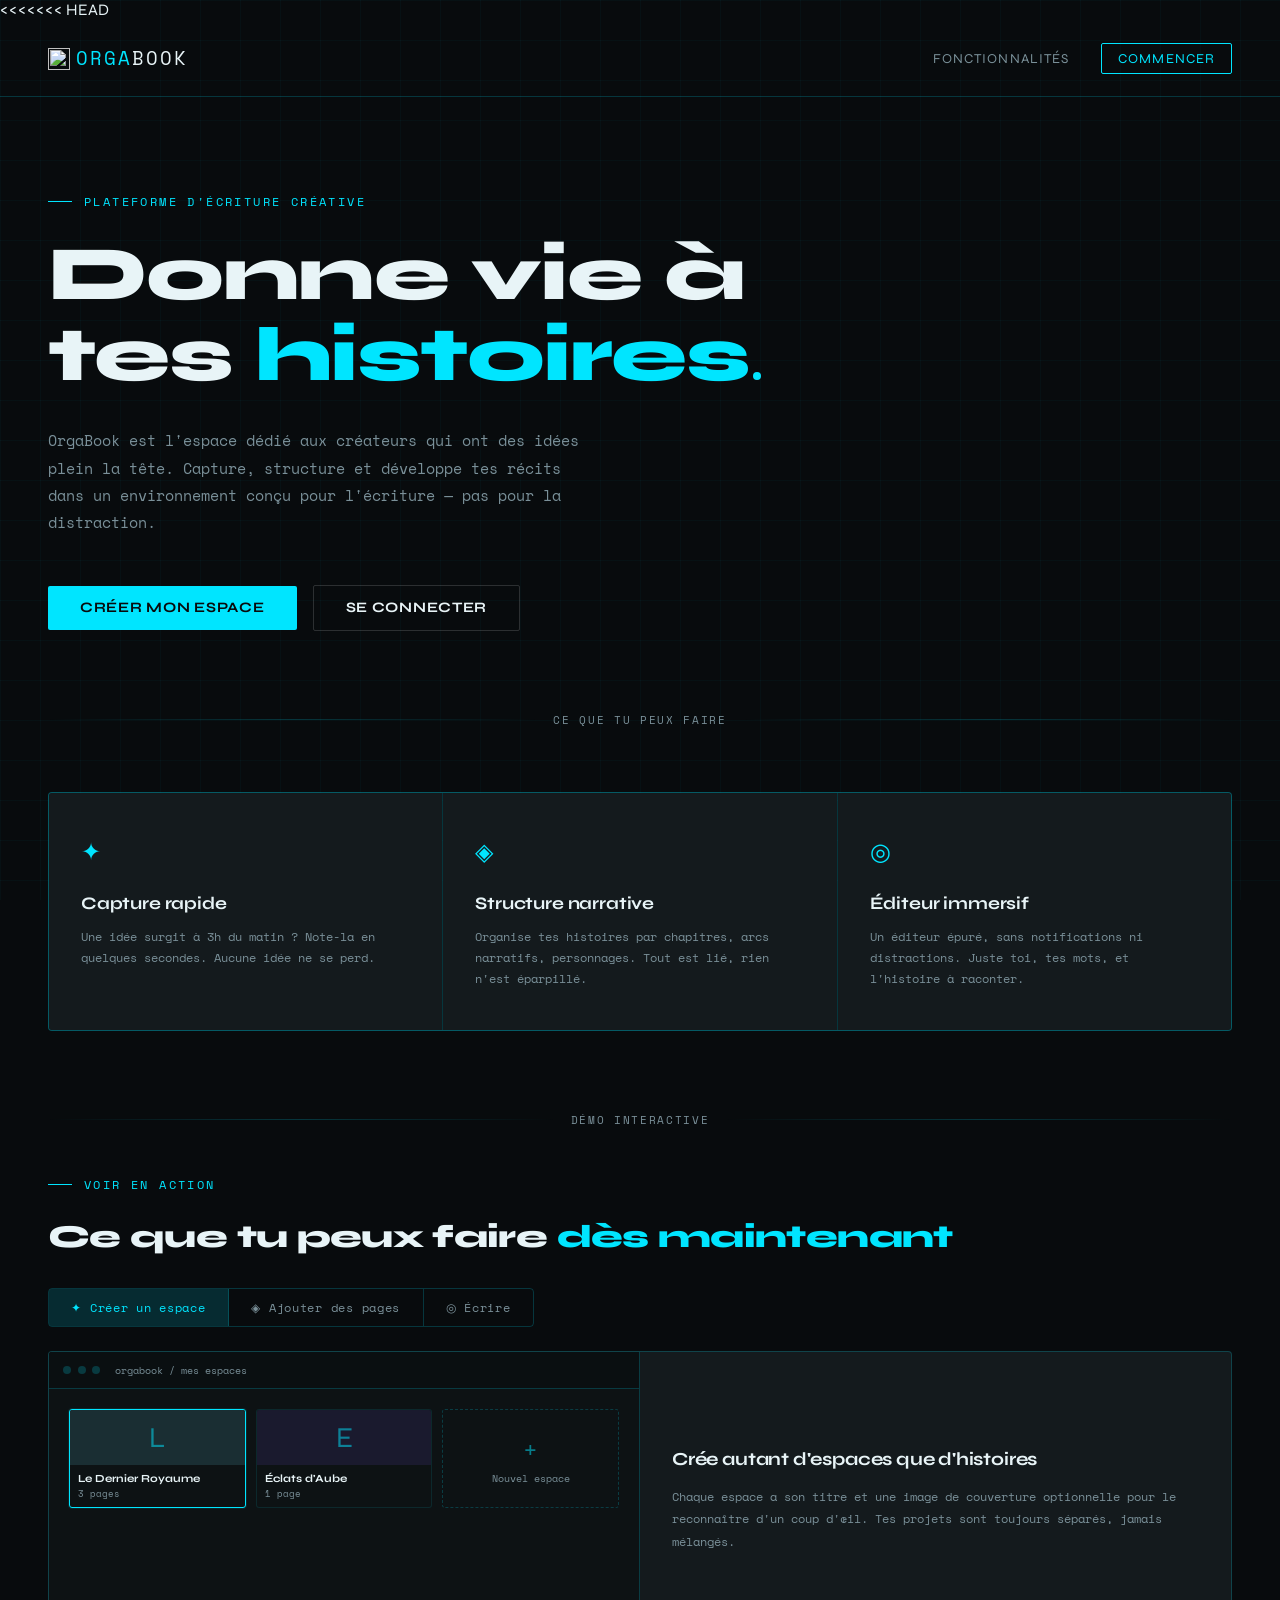
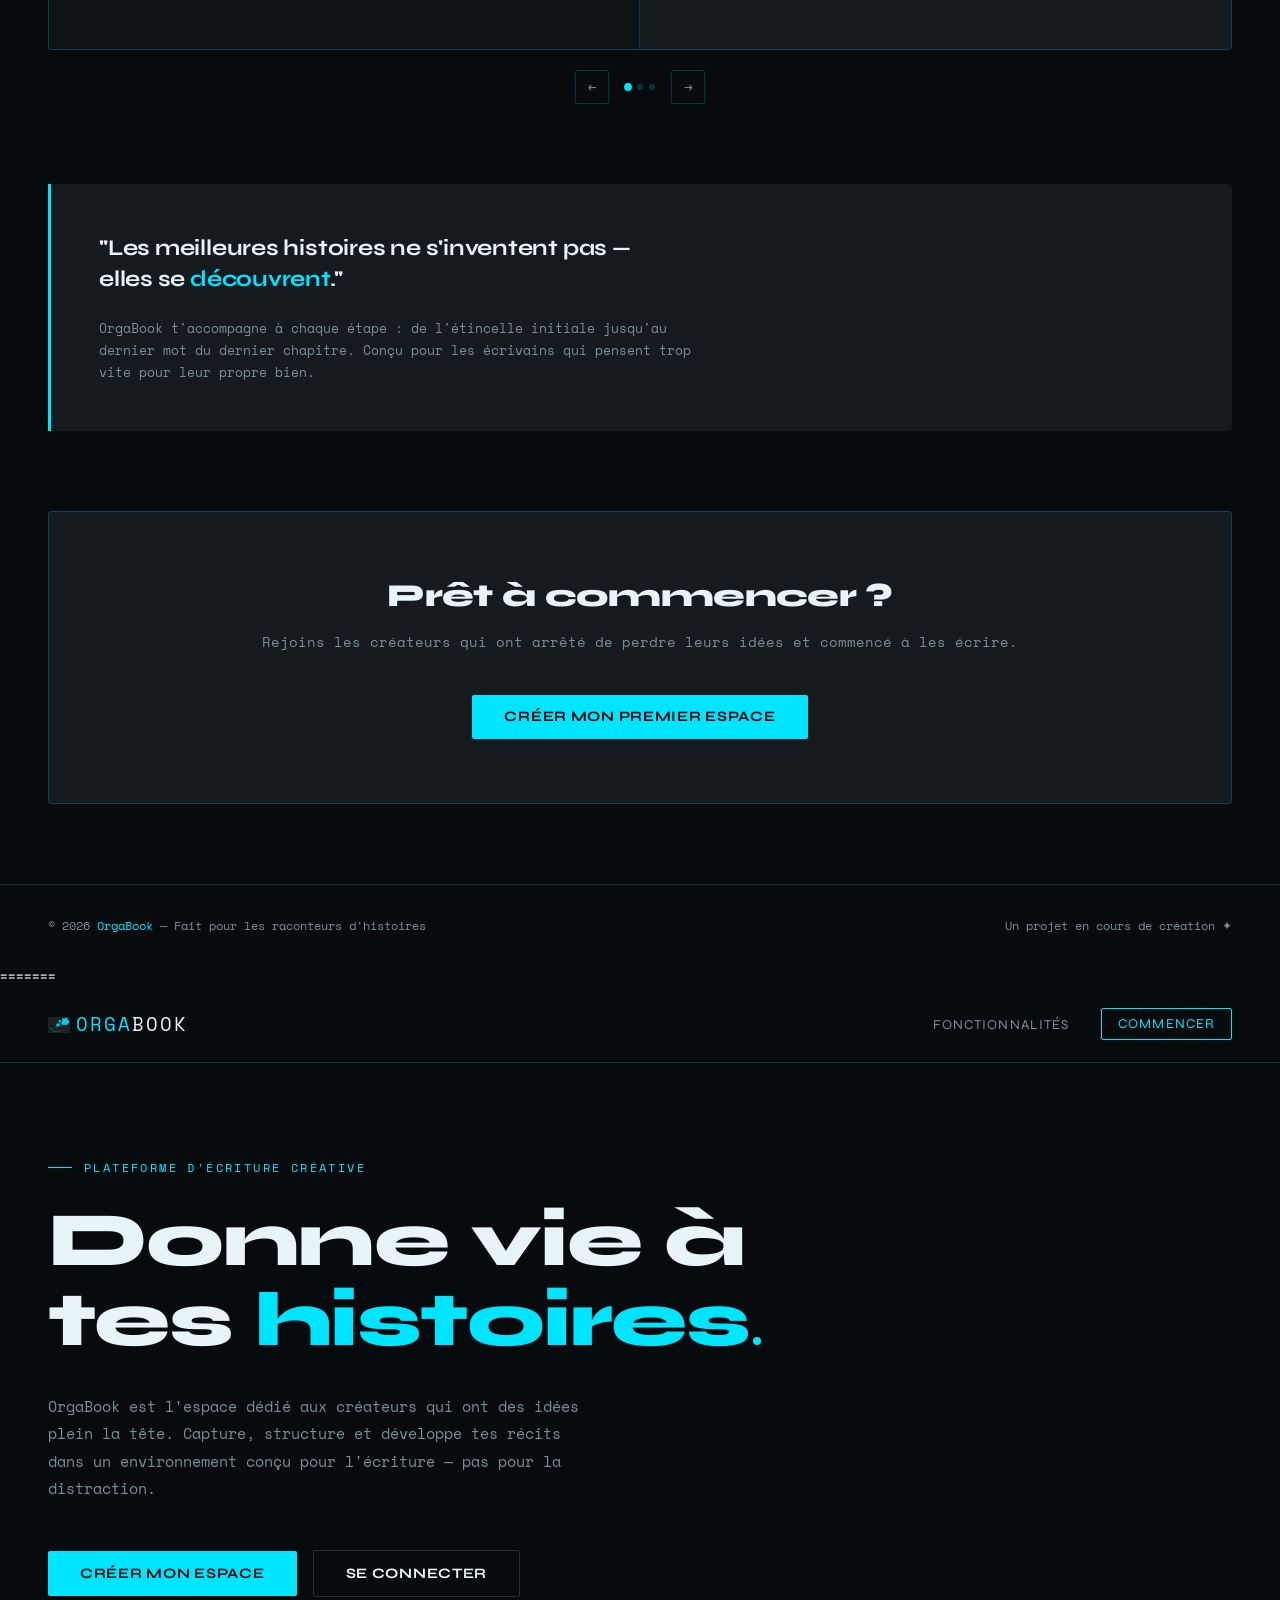
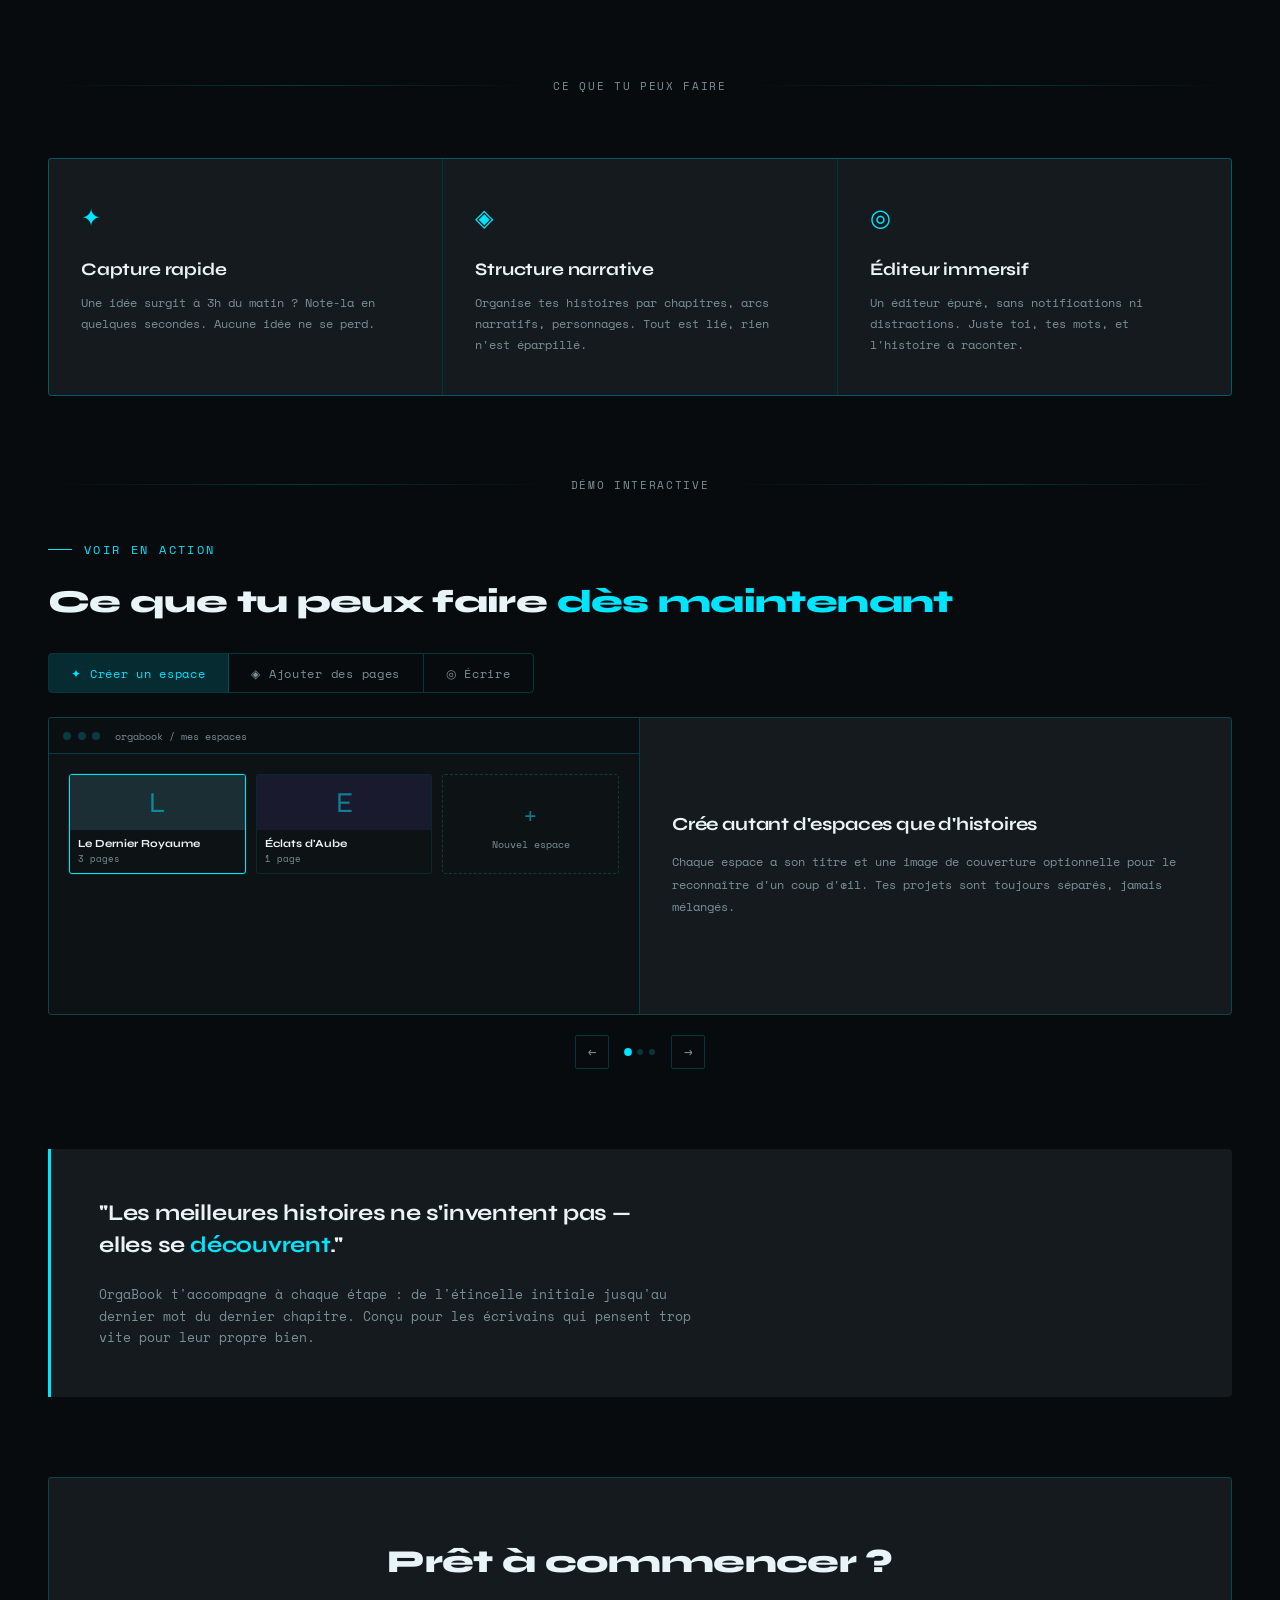
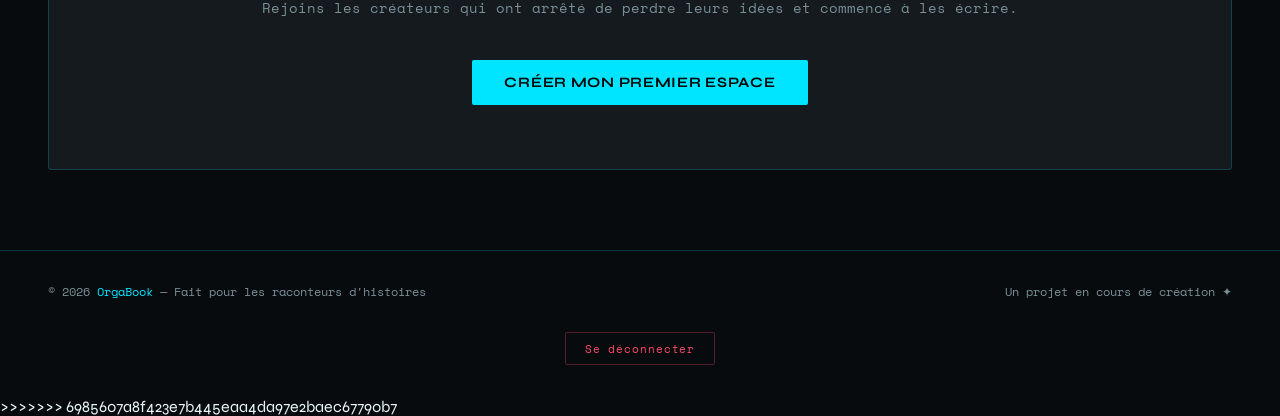
==== commit 5258eb0c: "Update index.html" ====
--- a/index.html
+++ b/index.html
@@ -1,3 +1,4 @@
+<<<<<<< HEAD
 <!DOCTYPE html>
 <html lang="fr">
 <head>
@@ -219,4 +220,227 @@
 <script src="/Orgabooks/js/auth.js"></script>
 <script src="/Orgabooks/js/index.js" defer></script>
 </body>
+=======
+<!DOCTYPE html>
+<html lang="fr">
+<head>
+  <meta charset="UTF-8">
+  <meta name="viewport" content="width=device-width, initial-scale=1.0">
+  <title>OrgaBook</title>
+  <link href="https://fonts.googleapis.com/css2?family=Space+Mono:ital,wght@0,400;0,700;1,400&family=Syne:wght@400;700;800&display=swap" rel="stylesheet">
+  <link rel="stylesheet" href="../css/style.css">
+  <link rel="icon" type="image/svg+xml" href="../assets/orgabook.png">
+</head>
+<body>
+
+<nav>
+  <div class="logo"><img src="../assets/orgabook2.png" alt="" class="logo-img">Orga<span>Book</span></div>
+  <span id="nav-greeting" class="nav-greeting"></span>
+  <ul>
+    <li><a href="manual.html">Fonctionnalités</a></li>
+    <li><a href="login.html" class="nav-cta">Commencer</a></li>
+  </ul>
+</nav>
+
+<section class="hero">
+  <div class="hero-label">Plateforme d'écriture créative</div>
+  <h1>Donne vie à<br>tes <em>histoires</em><span class="accent-dot"></span></h1>
+  <p class="hero-desc">
+    OrgaBook est l'espace dédié aux créateurs qui ont des idées plein la tête.
+    Capture, structure et développe tes récits dans un environnement conçu pour l'écriture — pas pour la distraction.
+  </p>
+  <div class="hero-actions">
+    <a href="login.html"><button class="btn-primary">Créer mon espace</button></a>
+    <a href="login.html" id="btn-connect"><button class="btn-secondary">Se connecter</button></a>
+  </div>
+</section>
+
+<div class="divider">
+  <span class="divider-text">Ce que tu peux faire</span>
+</div>
+
+<div class="features">
+  <div class="feature">
+    <span class="feature-icon">✦</span>
+    <h3>Capture rapide</h3>
+    <p>Une idée surgit à 3h du matin ? Note-la en quelques secondes. Aucune idée ne se perd.</p>
+  </div>
+  <div class="feature">
+    <span class="feature-icon">◈</span>
+    <h3>Structure narrative</h3>
+    <p>Organise tes histoires par chapitres, arcs narratifs, personnages. Tout est lié, rien n'est éparpillé.</p>
+  </div>
+  <div class="feature">
+    <span class="feature-icon">◎</span>
+    <h3>Éditeur immersif</h3>
+    <p>Un éditeur épuré, sans notifications ni distractions. Juste toi, tes mots, et l'histoire à raconter.</p>
+  </div>
+</div>
+
+<!-- ===== SECTION DÉMO ===== -->
+<div class="divider" style="margin-top:0; margin-bottom:3rem;">
+  <span class="divider-text">Démo interactive</span>
+</div>
+
+<div class="demo-section">
+  <div class="demo-header">
+    <div class="hero-label">Voir en action</div>
+    <h2 class="demo-title">Ce que tu peux faire <em>dès maintenant</em></h2>
+  </div>
+
+  <div class="demo-tabs">
+    <button class="demo-tab active" data-slide="0">✦ Créer un espace</button>
+    <button class="demo-tab" data-slide="1">◈ Ajouter des pages</button>
+    <button class="demo-tab" data-slide="2">◎ Écrire</button>
+  </div>
+
+  <div class="demo-slider">
+
+    <div class="demo-slide active" data-index="0">
+      <div class="demo-screen">
+        <div class="screen-bar">
+          <span class="screen-dot"></span><span class="screen-dot"></span><span class="screen-dot"></span>
+          <span class="screen-url">orgabook / mes espaces</span>
+        </div>
+        <div class="screen-body">
+          <div class="mock-spaces-grid">
+            <div class="mock-card highlight-card">
+              <div class="mock-cover" style="background:#1a2e33;">
+                <span style="font-size:1.8rem;opacity:0.5;color:var(--cyan);">L</span>
+              </div>
+              <div class="mock-card-body">
+                <div class="mock-title">Le Dernier Royaume</div>
+                <div class="mock-meta">3 pages</div>
+              </div>
+            </div>
+            <div class="mock-card">
+              <div class="mock-cover" style="background:#1a1a2e;">
+                <span style="font-size:1.8rem;opacity:0.5;color:var(--cyan);">E</span>
+              </div>
+              <div class="mock-card-body">
+                <div class="mock-title">Éclats d'Aube</div>
+                <div class="mock-meta">1 page</div>
+              </div>
+            </div>
+            <div class="mock-new-card">
+              <span style="font-size:1.5rem;color:var(--cyan);opacity:0.5;">+</span>
+              <span>Nouvel espace</span>
+            </div>
+          </div>
+        </div>
+      </div>
+      <div class="demo-desc">
+        <h3>Crée autant d'espaces que d'histoires</h3>
+        <p>Chaque espace a son titre et une image de couverture optionnelle pour le reconnaître d'un coup d'œil. Tes projets sont toujours séparés, jamais mélangés.</p>
+      </div>
+    </div>
+
+    <div class="demo-slide" data-index="1">
+      <div class="demo-screen">
+        <div class="screen-bar">
+          <span class="screen-dot"></span><span class="screen-dot"></span><span class="screen-dot"></span>
+          <span class="screen-url">orgabook / Le Dernier Royaume</span>
+        </div>
+        <div class="screen-body screen-editor">
+          <div class="mock-sidebar">
+            <div class="mock-back">← Espaces</div>
+            <div class="mock-space-title">Le Dernier Royaume</div>
+            <div class="mock-section-label">Pages</div>
+            <div class="mock-page-item active">◈ Introduction</div>
+            <div class="mock-page-item">◦ Chapitre I</div>
+            <div class="mock-page-item">◦ Fiche — Aëlyn</div>
+            <div class="mock-add-page highlight-pulse">+ Ajouter une page</div>
+          </div>
+          <div class="mock-editor-area">
+            <div class="mock-page-title-bar">Introduction</div>
+            <div class="mock-page-lines">
+              <div class="mock-line" style="width:85%"></div>
+              <div class="mock-line" style="width:60%"></div>
+              <div class="mock-line" style="width:72%"></div>
+            </div>
+          </div>
+        </div>
+      </div>
+      <div class="demo-desc">
+        <h3>Structure ton histoire en pages</h3>
+        <p>Introduction, chapitres, fiches personnages, notes de worldbuilding... Ajoute autant de pages que nécessaire dans chaque espace. La sidebar te permet de naviguer instantanément.</p>
+      </div>
+    </div>
+
+    <div class="demo-slide" data-index="2">
+      <div class="demo-screen">
+        <div class="screen-bar">
+          <span class="screen-dot"></span><span class="screen-dot"></span><span class="screen-dot"></span>
+          <span class="screen-url">orgabook / Le Dernier Royaume / Introduction</span>
+        </div>
+        <div class="screen-body screen-editor">
+          <div class="mock-sidebar">
+            <div class="mock-back">← Espaces</div>
+            <div class="mock-space-title">Le Dernier Royaume</div>
+            <div class="mock-section-label">Pages</div>
+            <div class="mock-page-item active">◈ Introduction</div>
+            <div class="mock-page-item">◦ Chapitre I</div>
+            <div class="mock-page-item">◦ Fiche — Aëlyn</div>
+          </div>
+          <div class="mock-editor-area writing">
+            <div class="mock-page-title-bar">Introduction</div>
+            <div class="mock-page-lines">
+              <div class="mock-line" style="width:90%"></div>
+              <div class="mock-line" style="width:78%"></div>
+              <div class="mock-line" style="width:83%"></div>
+              <div class="mock-line" style="width:55%"></div>
+              <div class="mock-line" style="width:88%"></div>
+              <div class="mock-line" style="width:40%"></div>
+              <div class="mock-line cursor-line" style="width:30%"></div>
+            </div>
+            <div class="mock-status">Sauvegardé ✦</div>
+          </div>
+        </div>
+      </div>
+      <div class="demo-desc">
+        <h3>Écris sans distraction</h3>
+        <p>L'éditeur est épuré et centré sur les mots. Chaque modification est sauvegardée automatiquement — pas besoin de penser à sauvegarder. Concentre-toi uniquement sur ton histoire.</p>
+      </div>
+    </div>
+
+  </div>
+
+  <div class="demo-controls">
+    <button class="demo-arrow" id="demo-prev">←</button>
+    <div class="demo-dots">
+      <span class="demo-dot active"></span>
+      <span class="demo-dot"></span>
+      <span class="demo-dot"></span>
+    </div>
+    <button class="demo-arrow" id="demo-next">→</button>
+  </div>
+</div>
+
+<div class="quote-block">
+  <blockquote>
+    "Les meilleures histoires ne s'inventent pas —<br>elles se <em>découvrent</em>."
+  </blockquote>
+  <p class="quote-desc">
+    OrgaBook t'accompagne à chaque étape : de l'étincelle initiale jusqu'au dernier mot du dernier chapitre.
+    Conçu pour les écrivains qui pensent trop vite pour leur propre bien.
+  </p>
+</div>
+
+<div class="cta-section">
+  <h2>Prêt à commencer ?</h2>
+  <p>Rejoins les créateurs qui ont arrêté de perdre leurs idées et commencé à les écrire.</p>
+  <a href="login.html"><button class="btn-primary">Créer mon premier espace</button></a>
+</div>
+
+<footer>
+  <p>© 2026 <span>OrgaBook</span> — Fait pour les raconteurs d'histoires</p>
+  <p>Un projet en cours de création ✦</p>
+</footer>
+
+<button class="btn-logout" id="btn-logout">Se déconnecter</button>
+
+<script src="../js/auth.js"></script>
+<script src="../js/index.js" defer></script>
+</body>
+>>>>>>> 6985607a8f423e7b445eaa4da97e2baec67790b7
 </html>
--- a/css/style.css
+++ b/css/style.css
@@ -0,0 +1,754 @@
+*, *::before, *::after { box-sizing: border-box; margin: 0; padding: 0; }
+
+:root {
+  --cyan: #00e5ff;
+  --cyan-dim: #00b8cc;
+  --cyan-glow: rgba(0, 229, 255, 0.15);
+  --black: #080b0d;
+  --dark: #0d1214;
+  --dark2: #111618;
+  --card-bg: #141a1d;
+  --border: rgba(0, 229, 255, 0.2);
+  --text-muted: #7a9099;
+  --white: #e8f4f7;
+}
+
+body {
+  background: var(--black);
+  color: var(--white);
+  font-family: 'Syne', sans-serif;
+  min-height: 100vh;
+  overflow-x: hidden;
+}
+
+/* GRID OVERLAY */
+body::before {
+  content: '';
+  position: fixed;
+  inset: 0;
+  background-image:
+    linear-gradient(rgba(0,229,255,0.03) 1px, transparent 1px),
+    linear-gradient(90deg, rgba(0,229,255,0.03) 1px, transparent 1px);
+  background-size: 40px 40px;
+  pointer-events: none;
+  z-index: 0;
+}
+
+/* NAV */
+nav {
+  position: relative;
+  z-index: 10;
+  display: flex;
+  justify-content: space-between;
+  align-items: center;
+  padding: 1.5rem 3rem;
+  border-bottom: 1px solid var(--border);
+}
+
+.logo {
+  font-family: 'Space Mono', monospace;
+  font-size: 1.2rem;
+  color: var(--cyan);
+  letter-spacing: 0.1em;
+  text-transform: uppercase;
+}
+
+.logo span { color: var(--white); }
+
+nav ul {
+  display: flex;
+  gap: 2rem;
+  list-style: none;
+}
+
+nav ul a {
+  color: var(--text-muted);
+  text-decoration: none;
+  font-size: 0.85rem;
+  letter-spacing: 0.08em;
+  text-transform: uppercase;
+  transition: color 0.2s;
+}
+
+nav ul a:hover { color: var(--cyan); }
+
+.nav-cta {
+  background: transparent;
+  border: 1px solid var(--cyan);
+  color: var(--cyan) !important;
+  padding: 0.4rem 1rem;
+  border-radius: 2px;
+  transition: background 0.2s !important;
+  cursor: pointer;
+}
+
+.nav-cta:hover { background: var(--cyan-glow) !important; }
+
+/* HERO */
+.hero {
+  position: relative;
+  z-index: 1;
+  padding: 6rem 3rem 5rem;
+  max-width: 900px;
+}
+
+.hero-label {
+  font-family: 'Space Mono', monospace;
+  font-size: 0.75rem;
+  color: var(--cyan);
+  letter-spacing: 0.2em;
+  text-transform: uppercase;
+  margin-bottom: 1.5rem;
+  display: flex;
+  align-items: center;
+  gap: 0.75rem;
+}
+
+.hero-label::before {
+  content: '';
+  display: inline-block;
+  width: 24px;
+  height: 1px;
+  background: var(--cyan);
+}
+
+h1 {
+  font-size: clamp(2.5rem, 6vw, 5rem);
+  font-weight: 800;
+  line-height: 1.05;
+  margin-bottom: 2rem;
+  letter-spacing: -0.02em;
+}
+
+h1 em {
+  font-style: normal;
+  color: var(--cyan);
+  position: relative;
+}
+
+.hero-desc {
+  font-family: 'Space Mono', monospace;
+  font-size: 0.95rem;
+  color: var(--text-muted);
+  line-height: 1.8;
+  max-width: 540px;
+  margin-bottom: 3rem;
+}
+
+.hero-actions {
+  display: flex;
+  gap: 1rem;
+  align-items: center;
+}
+
+.btn-primary {
+  background: var(--cyan);
+  color: var(--black);
+  border: none;
+  padding: 0.85rem 2rem;
+  font-family: 'Syne', sans-serif;
+  font-size: 0.9rem;
+  font-weight: 700;
+  letter-spacing: 0.05em;
+  text-transform: uppercase;
+  border-radius: 2px;
+  cursor: pointer;
+  transition: opacity 0.2s, transform 0.1s;
+}
+
+.btn-primary:hover { opacity: 0.9; transform: translateY(-1px); }
+
+.btn-secondary {
+  background: transparent;
+  color: var(--white);
+  border: 1px solid rgba(255,255,255,0.15);
+  padding: 0.85rem 2rem;
+  font-family: 'Syne', sans-serif;
+  font-size: 0.9rem;
+  font-weight: 700;
+  letter-spacing: 0.05em;
+  text-transform: uppercase;
+  border-radius: 2px;
+  cursor: pointer;
+  transition: border-color 0.2s, color 0.2s;
+}
+
+.btn-secondary:hover { border-color: var(--cyan); color: var(--cyan); }
+
+/* DIVIDER */
+.divider {
+  position: relative;
+  z-index: 1;
+  display: flex;
+  align-items: center;
+  gap: 1rem;
+  padding: 0 3rem;
+  margin-bottom: 4rem;
+}
+
+.divider::before, .divider::after {
+  content: '';
+  flex: 1;
+  height: 1px;
+  background: linear-gradient(90deg, transparent, var(--border), transparent);
+}
+
+.divider-text {
+  font-family: 'Space Mono', monospace;
+  font-size: 0.7rem;
+  color: var(--text-muted);
+  letter-spacing: 0.15em;
+  text-transform: uppercase;
+}
+
+/* FEATURES */
+.features {
+  position: relative;
+  z-index: 1;
+  display: grid;
+  grid-template-columns: repeat(3, 1fr);
+  gap: 1px;
+  background: var(--border);
+  border: 1px solid var(--border);
+  margin: 0 3rem 5rem;
+  border-radius: 4px;
+  overflow: hidden;
+}
+
+.feature {
+  background: var(--card-bg);
+  padding: 2.5rem 2rem;
+  transition: background 0.2s;
+}
+
+.feature:hover { background: var(--dark2); }
+
+.feature-icon {
+  font-family: 'Space Mono', monospace;
+  font-size: 1.5rem;
+  color: var(--cyan);
+  margin-bottom: 1.5rem;
+  display: block;
+}
+
+.feature h3 {
+  font-size: 1.1rem;
+  font-weight: 700;
+  margin-bottom: 0.75rem;
+  letter-spacing: -0.01em;
+}
+
+.feature p {
+  font-family: 'Space Mono', monospace;
+  font-size: 0.78rem;
+  color: var(--text-muted);
+  line-height: 1.7;
+}
+
+/* ===== DEMO SECTION ===== */
+.demo-section {
+  position: relative;
+  z-index: 1;
+  margin: 0 3rem 5rem;
+}
+
+.demo-header {
+  margin-bottom: 2rem;
+}
+
+.demo-title {
+  font-size: clamp(1.4rem, 3vw, 2rem);
+  font-weight: 800;
+  letter-spacing: -0.02em;
+  margin-top: 0.5rem;
+}
+
+.demo-title em {
+  font-style: normal;
+  color: var(--cyan);
+}
+
+/* TABS */
+.demo-tabs {
+  display: flex;
+  gap: 0;
+  border: 1px solid var(--border);
+  border-radius: 4px;
+  overflow: hidden;
+  margin-bottom: 1.5rem;
+  width: fit-content;
+}
+
+.demo-tab {
+  background: transparent;
+  border: none;
+  border-right: 1px solid var(--border);
+  color: var(--text-muted);
+  font-family: 'Space Mono', monospace;
+  font-size: 0.75rem;
+  letter-spacing: 0.06em;
+  padding: 0.65rem 1.4rem;
+  cursor: pointer;
+  transition: background 0.2s, color 0.2s;
+}
+
+.demo-tab:last-child { border-right: none; }
+.demo-tab:hover { background: var(--card-bg); color: var(--white); }
+.demo-tab.active { background: var(--cyan-glow); color: var(--cyan); }
+
+/* SLIDER */
+.demo-slider {
+  position: relative;
+  overflow: hidden;
+  border: 1px solid var(--border);
+  border-radius: 4px;
+  background: var(--card-bg);
+}
+
+.demo-slide {
+  display: none;
+  grid-template-columns: 1fr 1fr;
+  gap: 0;
+  animation: fadeSlide 0.35s ease;
+}
+
+.demo-slide.active { display: grid; }
+
+@keyframes fadeSlide {
+  from { opacity: 0; transform: translateX(16px); }
+  to { opacity: 1; transform: translateX(0); }
+}
+
+/* MOCK SCREEN */
+.demo-screen {
+  border-right: 1px solid var(--border);
+  background: var(--dark);
+  overflow: hidden;
+}
+
+.screen-bar {
+  display: flex;
+  align-items: center;
+  gap: 0.4rem;
+  padding: 0.6rem 0.9rem;
+  background: #0a0f11;
+  border-bottom: 1px solid var(--border);
+}
+
+.screen-dot {
+  width: 8px;
+  height: 8px;
+  border-radius: 50%;
+  background: var(--border);
+  display: inline-block;
+}
+
+.screen-url {
+  font-family: 'Space Mono', monospace;
+  font-size: 0.65rem;
+  color: var(--text-muted);
+  margin-left: 0.5rem;
+}
+
+.screen-body {
+  padding: 1.25rem;
+  min-height: 260px;
+}
+
+/* MOCK SPACES GRID */
+.mock-spaces-grid {
+  display: grid;
+  grid-template-columns: repeat(3, 1fr);
+  gap: 0.6rem;
+}
+
+.mock-card {
+  background: #0d1214;
+  border: 1px solid rgba(0,229,255,0.1);
+  border-radius: 3px;
+  overflow: hidden;
+  font-size: 0.7rem;
+}
+
+.highlight-card {
+  border-color: var(--cyan);
+  box-shadow: 0 0 0 1px rgba(0,229,255,0.1);
+}
+
+.mock-cover {
+  height: 55px;
+  display: flex;
+  align-items: center;
+  justify-content: center;
+}
+
+.mock-card-body { padding: 0.45rem 0.5rem; }
+
+.mock-title {
+  font-family: 'Syne', sans-serif;
+  font-size: 0.68rem;
+  font-weight: 700;
+  color: var(--white);
+  white-space: nowrap;
+  overflow: hidden;
+  text-overflow: ellipsis;
+}
+
+.mock-meta {
+  font-family: 'Space Mono', monospace;
+  font-size: 0.58rem;
+  color: var(--text-muted);
+  margin-top: 2px;
+}
+
+.mock-new-card {
+  border: 1px dashed rgba(0,229,255,0.2);
+  border-radius: 3px;
+  display: flex;
+  flex-direction: column;
+  align-items: center;
+  justify-content: center;
+  gap: 4px;
+  height: 100%;
+  min-height: 90px;
+  font-family: 'Space Mono', monospace;
+  font-size: 0.6rem;
+  color: var(--text-muted);
+}
+
+/* MOCK EDITOR */
+.screen-editor { padding: 0; display: flex; }
+
+.mock-sidebar {
+  width: 110px;
+  min-width: 110px;
+  border-right: 1px solid rgba(0,229,255,0.1);
+  padding: 0.75rem 0.6rem;
+  background: #0a0f11;
+  display: flex;
+  flex-direction: column;
+  gap: 3px;
+}
+
+.mock-back {
+  font-family: 'Space Mono', monospace;
+  font-size: 0.55rem;
+  color: var(--text-muted);
+  margin-bottom: 6px;
+}
+
+.mock-space-title {
+  font-family: 'Syne', sans-serif;
+  font-size: 0.65rem;
+  font-weight: 700;
+  color: var(--white);
+  margin-bottom: 8px;
+  white-space: nowrap;
+  overflow: hidden;
+  text-overflow: ellipsis;
+}
+
+.mock-section-label {
+  font-family: 'Space Mono', monospace;
+  font-size: 0.5rem;
+  color: var(--text-muted);
+  letter-spacing: 0.1em;
+  text-transform: uppercase;
+  margin-bottom: 4px;
+}
+
+.mock-page-item {
+  font-family: 'Space Mono', monospace;
+  font-size: 0.58rem;
+  color: var(--text-muted);
+  padding: 3px 5px;
+  border-radius: 2px;
+  white-space: nowrap;
+  overflow: hidden;
+  text-overflow: ellipsis;
+}
+
+.mock-page-item.active {
+  background: var(--cyan-glow);
+  color: var(--cyan);
+  border-left: 2px solid var(--cyan);
+  padding-left: 3px;
+}
+
+.mock-add-page {
+  font-family: 'Space Mono', monospace;
+  font-size: 0.55rem;
+  color: var(--text-muted);
+  border: 1px dashed rgba(0,229,255,0.15);
+  border-radius: 2px;
+  padding: 4px 5px;
+  margin-top: 4px;
+  text-align: center;
+}
+
+.highlight-pulse {
+  animation: pulse 2s ease infinite;
+  border-color: var(--cyan);
+  color: var(--cyan);
+}
+
+@keyframes pulse {
+  0%, 100% { opacity: 1; }
+  50% { opacity: 0.4; }
+}
+
+.mock-editor-area {
+  flex: 1;
+  padding: 0.75rem 1rem;
+  display: flex;
+  flex-direction: column;
+  gap: 8px;
+}
+
+.mock-page-title-bar {
+  font-family: 'Syne', sans-serif;
+  font-size: 0.85rem;
+  font-weight: 700;
+  color: var(--white);
+  border-bottom: 1px solid rgba(255,255,255,0.06);
+  padding-bottom: 6px;
+}
+
+.mock-page-lines {
+  display: flex;
+  flex-direction: column;
+  gap: 6px;
+  padding-top: 4px;
+}
+
+.mock-line {
+  height: 7px;
+  background: rgba(255,255,255,0.07);
+  border-radius: 3px;
+}
+
+.writing .mock-line { background: rgba(255,255,255,0.1); }
+
+.cursor-line {
+  position: relative;
+}
+
+.cursor-line::after {
+  content: '';
+  position: absolute;
+  right: -2px;
+  top: 0;
+  width: 2px;
+  height: 100%;
+  background: var(--cyan);
+  animation: blink 1s steps(1) infinite;
+}
+
+.mock-status {
+  font-family: 'Space Mono', monospace;
+  font-size: 0.55rem;
+  color: var(--text-muted);
+  margin-top: auto;
+}
+
+/* DEMO DESC */
+.demo-desc {
+  padding: 2.5rem 2rem;
+  display: flex;
+  flex-direction: column;
+  justify-content: center;
+  gap: 1rem;
+}
+
+.demo-desc h3 {
+  font-size: 1.15rem;
+  font-weight: 700;
+  letter-spacing: -0.01em;
+}
+
+.demo-desc p {
+  font-family: 'Space Mono', monospace;
+  font-size: 0.78rem;
+  color: var(--text-muted);
+  line-height: 1.8;
+}
+
+/* CONTROLS */
+.demo-controls {
+  display: flex;
+  align-items: center;
+  justify-content: center;
+  gap: 1rem;
+  margin-top: 1.25rem;
+}
+
+.demo-arrow {
+  background: transparent;
+  border: 1px solid var(--border);
+  color: var(--text-muted);
+  font-family: 'Space Mono', monospace;
+  font-size: 0.85rem;
+  width: 34px;
+  height: 34px;
+  border-radius: 2px;
+  cursor: pointer;
+  transition: border-color 0.2s, color 0.2s;
+}
+
+.demo-arrow:hover { border-color: var(--cyan); color: var(--cyan); }
+
+.demo-dots { display: flex; gap: 6px; align-items: center; }
+
+.demo-dot {
+  width: 6px;
+  height: 6px;
+  border-radius: 50%;
+  background: var(--border);
+  transition: background 0.2s, transform 0.2s;
+}
+
+.demo-dot.active { background: var(--cyan); transform: scale(1.3); }
+
+/* QUOTE BLOCK */
+.quote-block {
+  position: relative;
+  z-index: 1;
+  margin: 0 3rem 5rem;
+  padding: 3rem;
+  border-left: 3px solid var(--cyan);
+  background: var(--card-bg);
+  border-radius: 0 4px 4px 0;
+}
+
+.quote-block blockquote {
+  font-size: 1.4rem;
+  font-weight: 700;
+  line-height: 1.4;
+  margin-bottom: 1.5rem;
+  letter-spacing: -0.01em;
+}
+
+.quote-block blockquote em {
+  font-style: normal;
+  color: var(--cyan);
+}
+
+.quote-desc {
+  font-family: 'Space Mono', monospace;
+  font-size: 0.8rem;
+  color: var(--text-muted);
+  line-height: 1.7;
+  max-width: 600px;
+}
+
+/* CTA SECTION */
+.cta-section {
+  position: relative;
+  z-index: 1;
+  margin: 0 3rem 5rem;
+  padding: 4rem;
+  background: var(--card-bg);
+  border: 1px solid var(--border);
+  border-radius: 4px;
+  text-align: center;
+}
+
+.cta-section h2 {
+  font-size: 2rem;
+  font-weight: 800;
+  margin-bottom: 1rem;
+  letter-spacing: -0.02em;
+}
+
+.cta-section p {
+  font-family: 'Space Mono', monospace;
+  font-size: 0.85rem;
+  color: var(--text-muted);
+  margin-bottom: 2.5rem;
+  line-height: 1.7;
+}
+
+/* FOOTER */
+footer {
+  position: relative;
+  z-index: 1;
+  border-top: 1px solid var(--border);
+  padding: 2rem 3rem;
+  display: flex;
+  justify-content: space-between;
+  align-items: center;
+}
+
+footer p {
+  font-family: 'Space Mono', monospace;
+  font-size: 0.75rem;
+  color: var(--text-muted);
+}
+
+footer p span { color: var(--cyan); }
+
+/* ANIMATIONS */
+@keyframes fadeUp {
+  from { opacity: 0; transform: translateY(20px); }
+  to { opacity: 1; transform: translateY(0); }
+}
+
+.hero, .features, .quote-block, .cta-section {
+  animation: fadeUp 0.6s ease both;
+}
+
+.features { animation-delay: 0.15s; }
+.quote-block { animation-delay: 0.25s; }
+.cta-section { animation-delay: 0.35s; }
+
+/* CURSOR ACCENT */
+.accent-dot {
+  display: inline-block;
+  width: 8px;
+  height: 8px;
+  background: var(--cyan);
+  border-radius: 50%;
+  margin-left: 4px;
+  animation: blink 1.2s steps(1) infinite;
+}
+
+@keyframes blink {
+  0%, 100% { opacity: 1; }
+  50% { opacity: 0; }
+}
+
+/* ===== AUTH ===== */
+.nav-greeting {
+  font-family: 'Space Mono', monospace;
+  font-size: 0.72rem;
+  color: var(--cyan);
+  letter-spacing: 0.06em;
+  opacity: 0.85;
+}
+
+.btn-logout {
+  display: block;
+  margin: 0 auto 2rem;
+  background: transparent;
+  border: 1px solid rgba(255, 77, 109, 0.3);
+  color: #ff4d6d;
+  font-family: 'Space Mono', monospace;
+  font-size: 0.7rem;
+  letter-spacing: 0.08em;
+  padding: 0.45rem 1.2rem;
+  border-radius: 2px;
+  cursor: pointer;
+  transition: background 0.2s;
+}
+
+.btn-logout:hover { background: rgba(255, 77, 109, 0.08); }
+
+.logo-img {
+  width: 22px;
+  height: 22px;
+  object-fit: contain;
+  margin-right: 0.4rem;
+  vertical-align: middle;
+  position: relative;
+  top: -1px;
+}
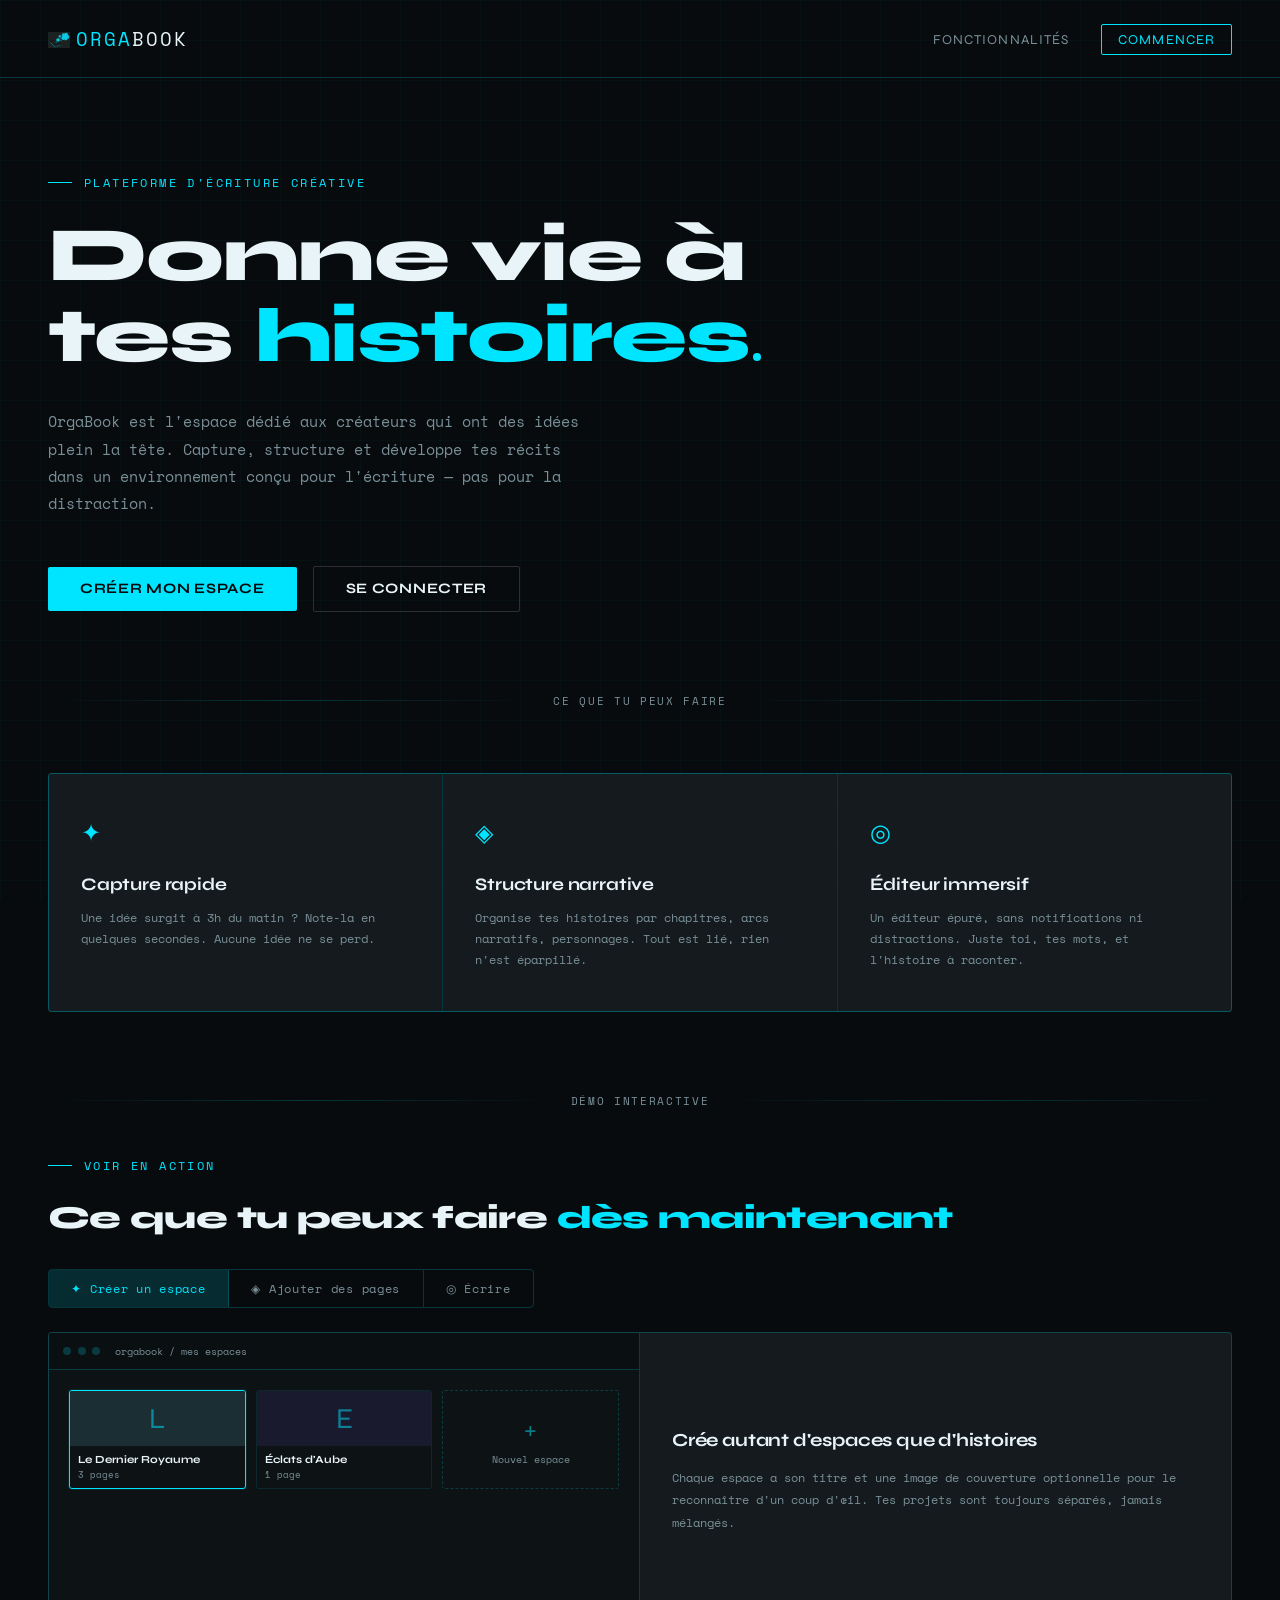
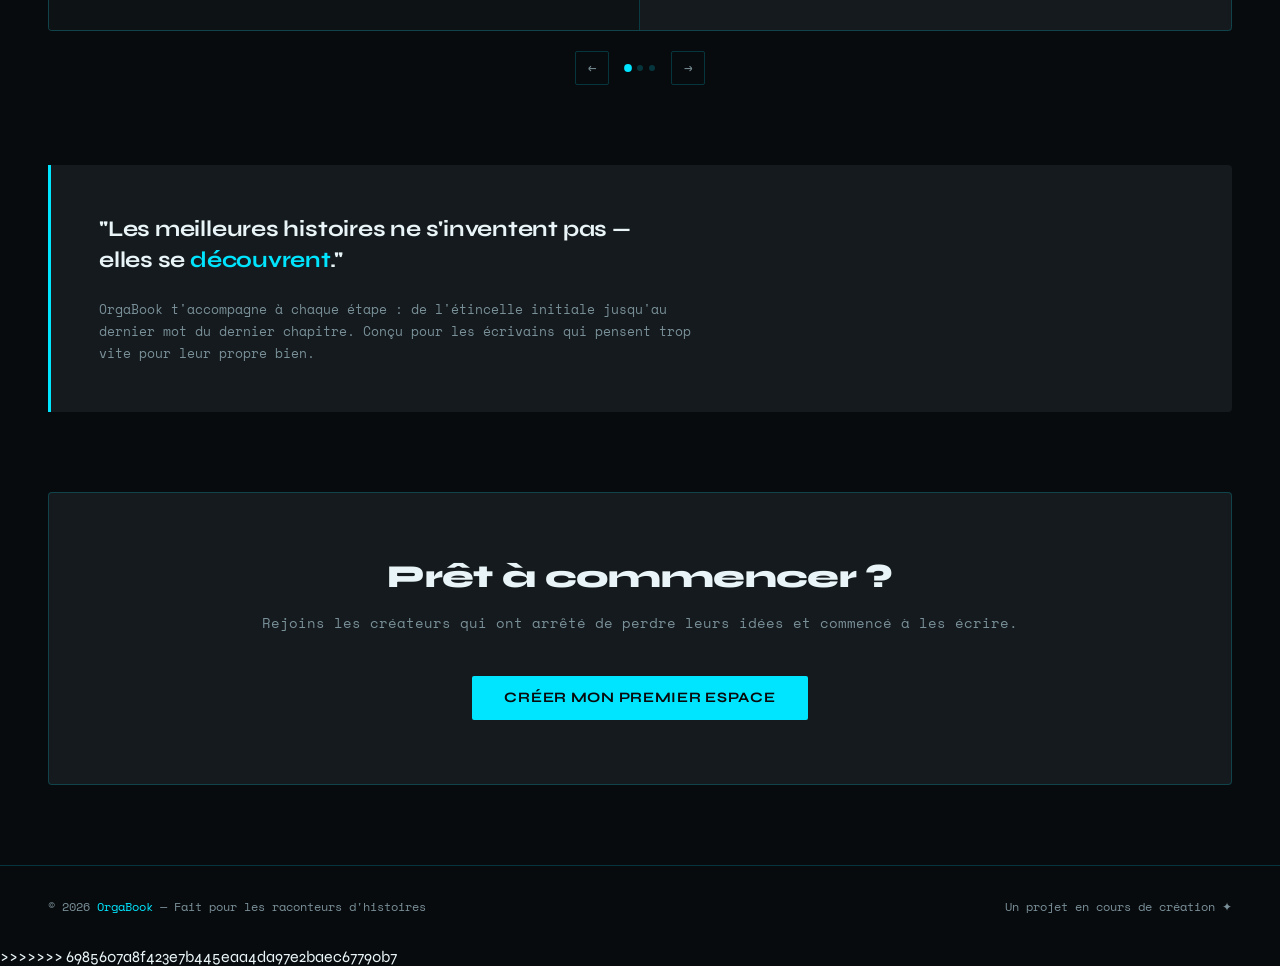
==== commit 14d82ab6: "un index" ====
--- a/index.html
+++ b/index.html
@@ -1,4 +1,3 @@
-<<<<<<< HEAD
 <!DOCTYPE html>
 <html lang="fr">
 <head>
@@ -6,17 +5,17 @@
   <meta name="viewport" content="width=device-width, initial-scale=1.0">
   <title>OrgaBook</title>
   <link href="https://fonts.googleapis.com/css2?family=Space+Mono:ital,wght@0,400;0,700;1,400&family=Syne:wght@400;700;800&display=swap" rel="stylesheet">
-  <link rel="stylesheet" href="/Orgabooks/css/style.css">
-  <link rel="icon" type="image/svg+xml" href="/Orgabooks/assets/favicon.svg">
+  <link rel="stylesheet" href="css/style.css">
+  <link rel="icon" type="image/svg+xml" href="assets/orgabook.png">
 </head>
 <body>
 
 <nav>
-  <div class="logo"><img src="/Orgabooks/assets/orgabook.png" alt="" class="logo-img">Orga<span>Book</span></div>
+  <div class="logo"><img src="assets/orgabook2.png" alt="" class="logo-img">Orga<span>Book</span></div>
   <span id="nav-greeting" class="nav-greeting"></span>
   <ul>
-    <li><a href="manual.html">Fonctionnalités</a></li>
-    <li><a href="login.html" class="nav-cta">Commencer</a></li>
+    <li><a href="html/manual.html">Fonctionnalités</a></li>
+    <li><a href="html/login.html" class="nav-cta">Commencer</a></li>
   </ul>
 </nav>
 
@@ -28,8 +27,8 @@
     Capture, structure et développe tes récits dans un environnement conçu pour l'écriture — pas pour la distraction.
   </p>
   <div class="hero-actions">
-    <a href="login.html"><button class="btn-primary">Créer mon espace</button></a>
-    <a href="login.html" id="btn-connect"><button class="btn-secondary">Se connecter</button></a>
+    <a href="html/login.html"><button class="btn-primary">Créer mon espace</button></a>
+    <a href="html/login.html" id="btn-connect"><button class="btn-secondary">Se connecter</button></a>
   </div>
 </section>
 
@@ -207,7 +206,7 @@
 <div class="cta-section">
   <h2>Prêt à commencer ?</h2>
   <p>Rejoins les créateurs qui ont arrêté de perdre leurs idées et commencé à les écrire.</p>
-  <a href="login.html"><button class="btn-primary">Créer mon premier espace</button></a>
+  <a href="html/login.html"><button class="btn-primary">Créer mon premier espace</button></a>
 </div>
 
 <footer>
@@ -217,230 +216,8 @@
 
 <button class="btn-logout" id="btn-logout">Se déconnecter</button>
 
-<script src="/Orgabooks/js/auth.js"></script>
-<script src="/Orgabooks/js/index.js" defer></script>
-</body>
-=======
-<!DOCTYPE html>
-<html lang="fr">
-<head>
-  <meta charset="UTF-8">
-  <meta name="viewport" content="width=device-width, initial-scale=1.0">
-  <title>OrgaBook</title>
-  <link href="https://fonts.googleapis.com/css2?family=Space+Mono:ital,wght@0,400;0,700;1,400&family=Syne:wght@400;700;800&display=swap" rel="stylesheet">
-  <link rel="stylesheet" href="../css/style.css">
-  <link rel="icon" type="image/svg+xml" href="../assets/orgabook.png">
-</head>
-<body>
-
-<nav>
-  <div class="logo"><img src="../assets/orgabook2.png" alt="" class="logo-img">Orga<span>Book</span></div>
-  <span id="nav-greeting" class="nav-greeting"></span>
-  <ul>
-    <li><a href="manual.html">Fonctionnalités</a></li>
-    <li><a href="login.html" class="nav-cta">Commencer</a></li>
-  </ul>
-</nav>
-
-<section class="hero">
-  <div class="hero-label">Plateforme d'écriture créative</div>
-  <h1>Donne vie à<br>tes <em>histoires</em><span class="accent-dot"></span></h1>
-  <p class="hero-desc">
-    OrgaBook est l'espace dédié aux créateurs qui ont des idées plein la tête.
-    Capture, structure et développe tes récits dans un environnement conçu pour l'écriture — pas pour la distraction.
-  </p>
-  <div class="hero-actions">
-    <a href="login.html"><button class="btn-primary">Créer mon espace</button></a>
-    <a href="login.html" id="btn-connect"><button class="btn-secondary">Se connecter</button></a>
-  </div>
-</section>
-
-<div class="divider">
-  <span class="divider-text">Ce que tu peux faire</span>
-</div>
-
-<div class="features">
-  <div class="feature">
-    <span class="feature-icon">✦</span>
-    <h3>Capture rapide</h3>
-    <p>Une idée surgit à 3h du matin ? Note-la en quelques secondes. Aucune idée ne se perd.</p>
-  </div>
-  <div class="feature">
-    <span class="feature-icon">◈</span>
-    <h3>Structure narrative</h3>
-    <p>Organise tes histoires par chapitres, arcs narratifs, personnages. Tout est lié, rien n'est éparpillé.</p>
-  </div>
-  <div class="feature">
-    <span class="feature-icon">◎</span>
-    <h3>Éditeur immersif</h3>
-    <p>Un éditeur épuré, sans notifications ni distractions. Juste toi, tes mots, et l'histoire à raconter.</p>
-  </div>
-</div>
-
-<!-- ===== SECTION DÉMO ===== -->
-<div class="divider" style="margin-top:0; margin-bottom:3rem;">
-  <span class="divider-text">Démo interactive</span>
-</div>
-
-<div class="demo-section">
-  <div class="demo-header">
-    <div class="hero-label">Voir en action</div>
-    <h2 class="demo-title">Ce que tu peux faire <em>dès maintenant</em></h2>
-  </div>
-
-  <div class="demo-tabs">
-    <button class="demo-tab active" data-slide="0">✦ Créer un espace</button>
-    <button class="demo-tab" data-slide="1">◈ Ajouter des pages</button>
-    <button class="demo-tab" data-slide="2">◎ Écrire</button>
-  </div>
-
-  <div class="demo-slider">
-
-    <div class="demo-slide active" data-index="0">
-      <div class="demo-screen">
-        <div class="screen-bar">
-          <span class="screen-dot"></span><span class="screen-dot"></span><span class="screen-dot"></span>
-          <span class="screen-url">orgabook / mes espaces</span>
-        </div>
-        <div class="screen-body">
-          <div class="mock-spaces-grid">
-            <div class="mock-card highlight-card">
-              <div class="mock-cover" style="background:#1a2e33;">
-                <span style="font-size:1.8rem;opacity:0.5;color:var(--cyan);">L</span>
-              </div>
-              <div class="mock-card-body">
-                <div class="mock-title">Le Dernier Royaume</div>
-                <div class="mock-meta">3 pages</div>
-              </div>
-            </div>
-            <div class="mock-card">
-              <div class="mock-cover" style="background:#1a1a2e;">
-                <span style="font-size:1.8rem;opacity:0.5;color:var(--cyan);">E</span>
-              </div>
-              <div class="mock-card-body">
-                <div class="mock-title">Éclats d'Aube</div>
-                <div class="mock-meta">1 page</div>
-              </div>
-            </div>
-            <div class="mock-new-card">
-              <span style="font-size:1.5rem;color:var(--cyan);opacity:0.5;">+</span>
-              <span>Nouvel espace</span>
-            </div>
-          </div>
-        </div>
-      </div>
-      <div class="demo-desc">
-        <h3>Crée autant d'espaces que d'histoires</h3>
-        <p>Chaque espace a son titre et une image de couverture optionnelle pour le reconnaître d'un coup d'œil. Tes projets sont toujours séparés, jamais mélangés.</p>
-      </div>
-    </div>
-
-    <div class="demo-slide" data-index="1">
-      <div class="demo-screen">
-        <div class="screen-bar">
-          <span class="screen-dot"></span><span class="screen-dot"></span><span class="screen-dot"></span>
-          <span class="screen-url">orgabook / Le Dernier Royaume</span>
-        </div>
-        <div class="screen-body screen-editor">
-          <div class="mock-sidebar">
-            <div class="mock-back">← Espaces</div>
-            <div class="mock-space-title">Le Dernier Royaume</div>
-            <div class="mock-section-label">Pages</div>
-            <div class="mock-page-item active">◈ Introduction</div>
-            <div class="mock-page-item">◦ Chapitre I</div>
-            <div class="mock-page-item">◦ Fiche — Aëlyn</div>
-            <div class="mock-add-page highlight-pulse">+ Ajouter une page</div>
-          </div>
-          <div class="mock-editor-area">
-            <div class="mock-page-title-bar">Introduction</div>
-            <div class="mock-page-lines">
-              <div class="mock-line" style="width:85%"></div>
-              <div class="mock-line" style="width:60%"></div>
-              <div class="mock-line" style="width:72%"></div>
-            </div>
-          </div>
-        </div>
-      </div>
-      <div class="demo-desc">
-        <h3>Structure ton histoire en pages</h3>
-        <p>Introduction, chapitres, fiches personnages, notes de worldbuilding... Ajoute autant de pages que nécessaire dans chaque espace. La sidebar te permet de naviguer instantanément.</p>
-      </div>
-    </div>
-
-    <div class="demo-slide" data-index="2">
-      <div class="demo-screen">
-        <div class="screen-bar">
-          <span class="screen-dot"></span><span class="screen-dot"></span><span class="screen-dot"></span>
-          <span class="screen-url">orgabook / Le Dernier Royaume / Introduction</span>
-        </div>
-        <div class="screen-body screen-editor">
-          <div class="mock-sidebar">
-            <div class="mock-back">← Espaces</div>
-            <div class="mock-space-title">Le Dernier Royaume</div>
-            <div class="mock-section-label">Pages</div>
-            <div class="mock-page-item active">◈ Introduction</div>
-            <div class="mock-page-item">◦ Chapitre I</div>
-            <div class="mock-page-item">◦ Fiche — Aëlyn</div>
-          </div>
-          <div class="mock-editor-area writing">
-            <div class="mock-page-title-bar">Introduction</div>
-            <div class="mock-page-lines">
-              <div class="mock-line" style="width:90%"></div>
-              <div class="mock-line" style="width:78%"></div>
-              <div class="mock-line" style="width:83%"></div>
-              <div class="mock-line" style="width:55%"></div>
-              <div class="mock-line" style="width:88%"></div>
-              <div class="mock-line" style="width:40%"></div>
-              <div class="mock-line cursor-line" style="width:30%"></div>
-            </div>
-            <div class="mock-status">Sauvegardé ✦</div>
-          </div>
-        </div>
-      </div>
-      <div class="demo-desc">
-        <h3>Écris sans distraction</h3>
-        <p>L'éditeur est épuré et centré sur les mots. Chaque modification est sauvegardée automatiquement — pas besoin de penser à sauvegarder. Concentre-toi uniquement sur ton histoire.</p>
-      </div>
-    </div>
-
-  </div>
-
-  <div class="demo-controls">
-    <button class="demo-arrow" id="demo-prev">←</button>
-    <div class="demo-dots">
-      <span class="demo-dot active"></span>
-      <span class="demo-dot"></span>
-      <span class="demo-dot"></span>
-    </div>
-    <button class="demo-arrow" id="demo-next">→</button>
-  </div>
-</div>
-
-<div class="quote-block">
-  <blockquote>
-    "Les meilleures histoires ne s'inventent pas —<br>elles se <em>découvrent</em>."
-  </blockquote>
-  <p class="quote-desc">
-    OrgaBook t'accompagne à chaque étape : de l'étincelle initiale jusqu'au dernier mot du dernier chapitre.
-    Conçu pour les écrivains qui pensent trop vite pour leur propre bien.
-  </p>
-</div>
-
-<div class="cta-section">
-  <h2>Prêt à commencer ?</h2>
-  <p>Rejoins les créateurs qui ont arrêté de perdre leurs idées et commencé à les écrire.</p>
-  <a href="login.html"><button class="btn-primary">Créer mon premier espace</button></a>
-</div>
-
-<footer>
-  <p>© 2026 <span>OrgaBook</span> — Fait pour les raconteurs d'histoires</p>
-  <p>Un projet en cours de création ✦</p>
-</footer>
-
-<button class="btn-logout" id="btn-logout">Se déconnecter</button>
-
-<script src="../js/auth.js"></script>
-<script src="../js/index.js" defer></script>
+<script src="js/auth.js"></script>
+<script src="js/index.js" defer></script>
 </body>
 >>>>>>> 6985607a8f423e7b445eaa4da97e2baec67790b7
 </html>
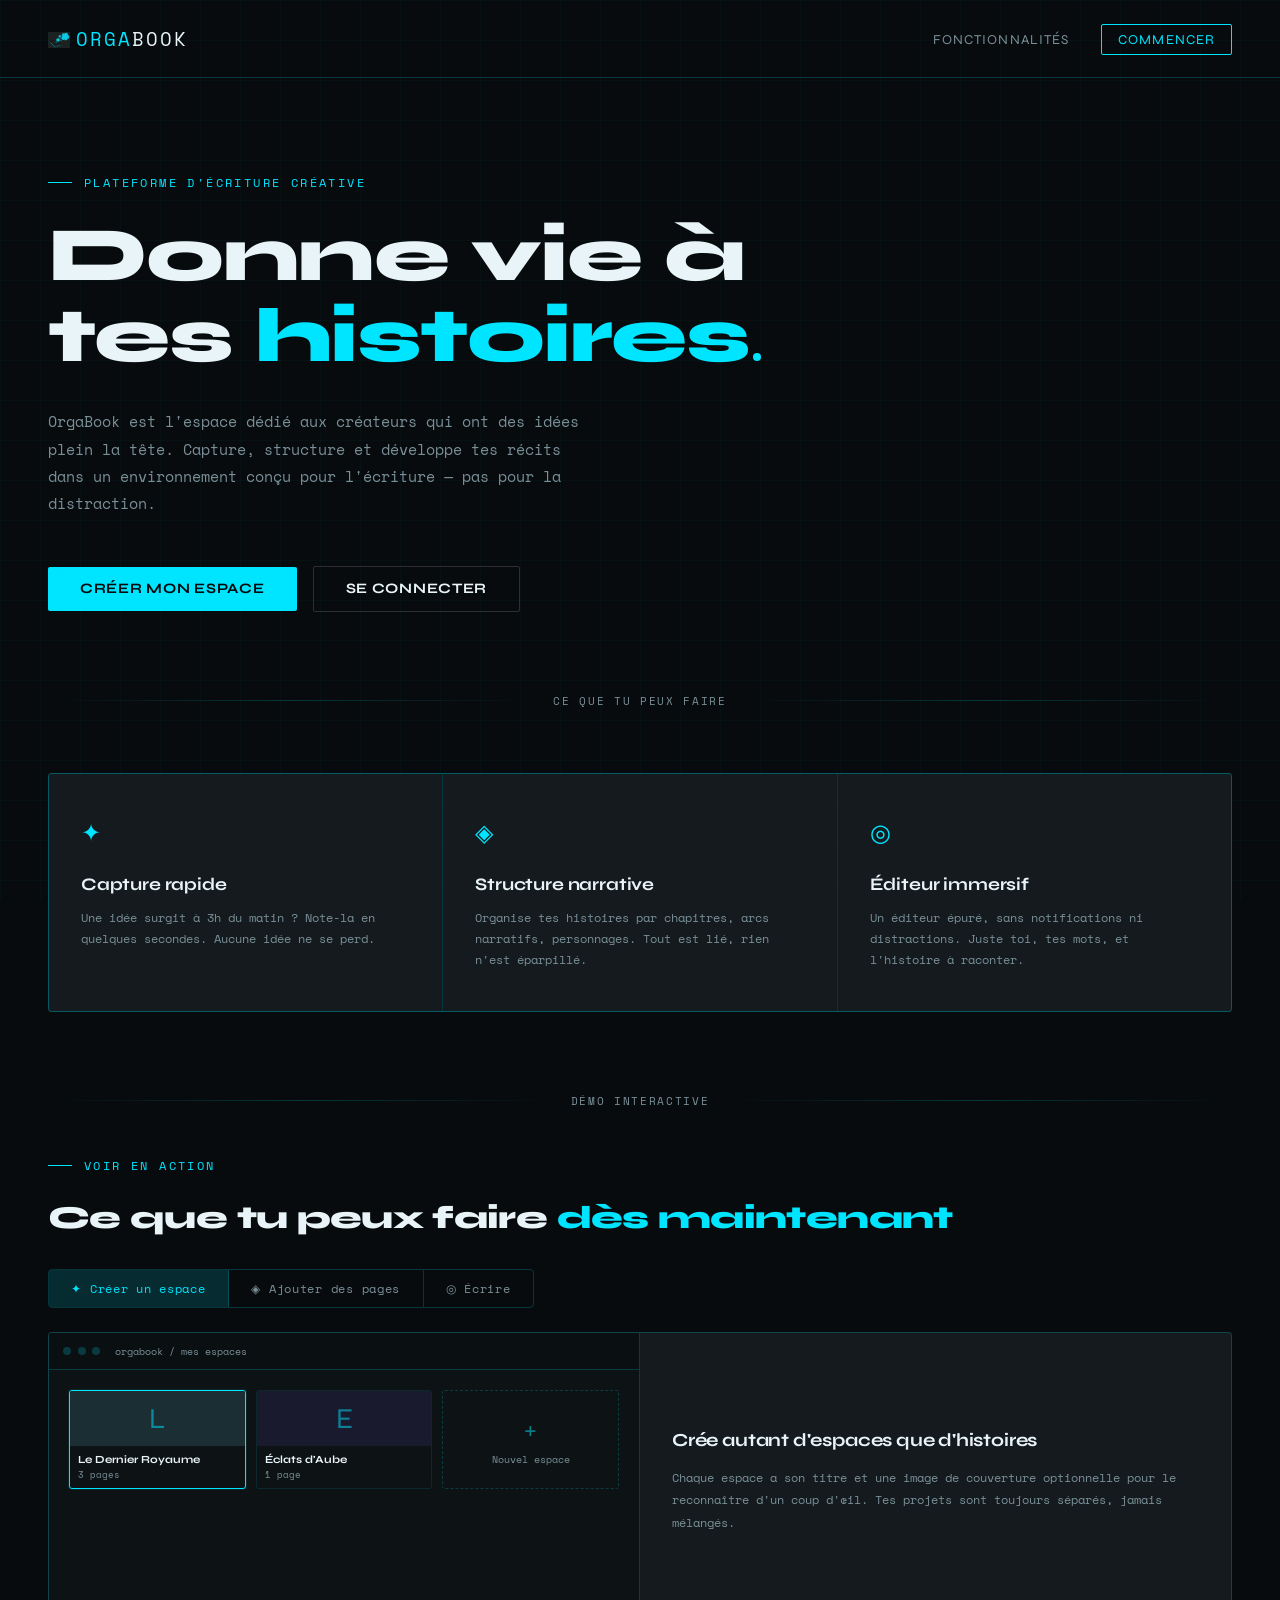
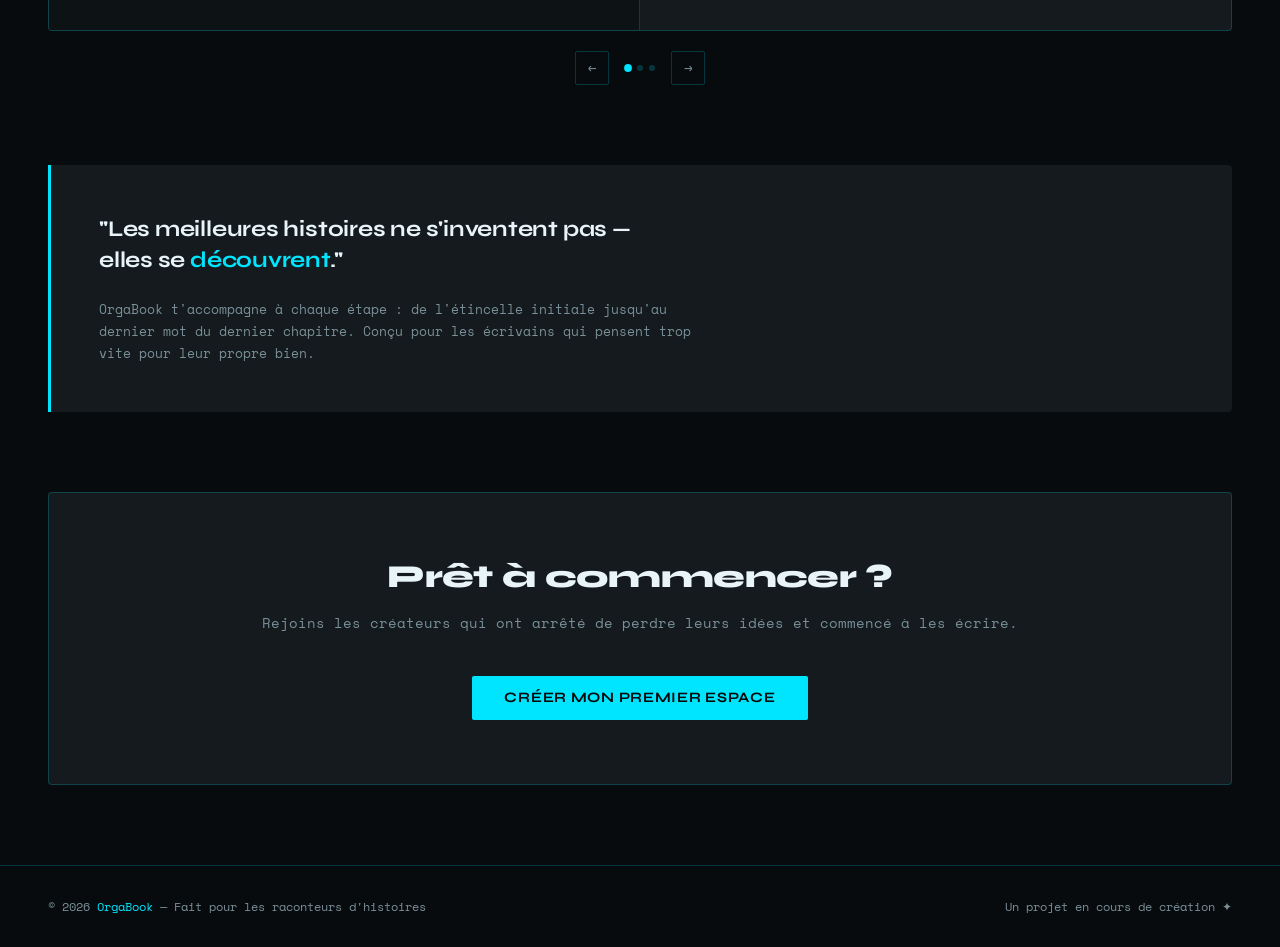
==== commit b38f2222: "phrase inutile" ====
--- a/index.html
+++ b/index.html
@@ -14,8 +14,8 @@
   <div class="logo"><img src="assets/orgabook2.png" alt="" class="logo-img">Orga<span>Book</span></div>
   <span id="nav-greeting" class="nav-greeting"></span>
   <ul>
-    <li><a href="html/manual.html">Fonctionnalités</a></li>
-    <li><a href="html/login.html" class="nav-cta">Commencer</a></li>
+    <li><a href="Orgabooks/html/manual.html">Fonctionnalités</a></li>
+    <li><a href="Orgabooks/html/login.html" class="nav-cta">Commencer</a></li>
   </ul>
 </nav>
 
@@ -27,8 +27,8 @@
     Capture, structure et développe tes récits dans un environnement conçu pour l'écriture — pas pour la distraction.
   </p>
   <div class="hero-actions">
-    <a href="html/login.html"><button class="btn-primary">Créer mon espace</button></a>
-    <a href="html/login.html" id="btn-connect"><button class="btn-secondary">Se connecter</button></a>
+    <a href="Orgabooks/html/login.html"><button class="btn-primary">Créer mon espace</button></a>
+    <a href="Orgabooks/html/login.html" id="btn-connect"><button class="btn-secondary">Se connecter</button></a>
   </div>
 </section>
 
@@ -206,7 +206,7 @@
 <div class="cta-section">
   <h2>Prêt à commencer ?</h2>
   <p>Rejoins les créateurs qui ont arrêté de perdre leurs idées et commencé à les écrire.</p>
-  <a href="html/login.html"><button class="btn-primary">Créer mon premier espace</button></a>
+  <a href="Orgabooks/html/login.html"><button class="btn-primary">Créer mon premier espace</button></a>
 </div>
 
 <footer>
@@ -219,5 +219,4 @@
 <script src="js/auth.js"></script>
 <script src="js/index.js" defer></script>
 </body>
->>>>>>> 6985607a8f423e7b445eaa4da97e2baec67790b7
 </html>
